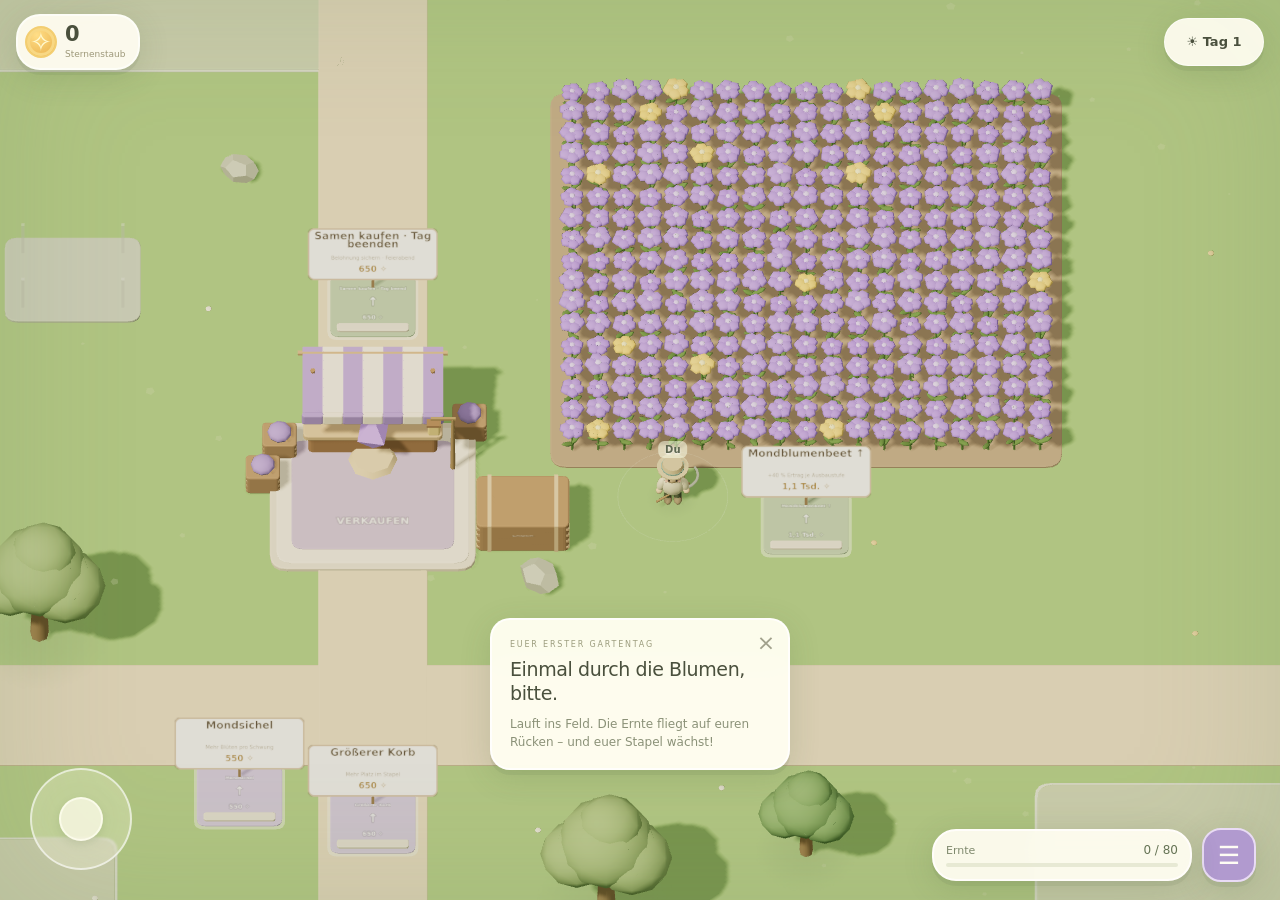
==== mondgarten/index.html @ ba4e637e "Add files via upload" ====
<!doctype html>
<html lang="de">
<head>
  <meta charset="UTF-8"><meta name="viewport" content="width=device-width,initial-scale=1,viewport-fit=cover">
  <meta name="theme-color" content="#a8c78a"><meta name="description" content="Euer Mondgarten: Ernten, verarbeiten und mit kleinen Schnecken ein blühendes Zuhause aufbauen.">
  <title>Mondgarten · Ein kleines Stück Glück</title>
  <link rel="icon" href="icon.svg" type="image/svg+xml"><link rel="stylesheet" href="style.css"><link rel="stylesheet" href="portrait.css">
</head>
<body>
  <main class="game" id="game">
    <canvas id="world" tabindex="0" aria-label="3D Garten. Mit WASD, Pfeiltasten oder einem Klick auf den Boden bewegen. Automatisch sammeln, an der Verkaufsstelle automatisch verkaufen."></canvas>
    <div class="world-vignette"></div>
    <div class="night-veil" id="nightVeil" aria-hidden="true"></div>
    <header class="hud-top">
      <div class="top-left"><a href="#" class="brand" aria-label="Mondgarten"><span>✳</span><div>mondgarten<small>EIN KLEINES STÜCK GLÜCK</small></div></a><div class="wallet"><div class="coin-icon">✧</div><div><strong id="coins">0</strong><small id="walletHint">Sternenstaub</small></div><div class="wallet-divider"></div><span class="star-icon">◇</span><strong class="star-count" id="stars">0</strong></div></div>
      <button class="garden-badge" id="openGardens"><span class="garden-dot"></span><span><strong id="gardenLabel">Unser Garten</strong><small id="gardenSub">AUSBAUSTUFE 1</small></span><span class="chevron">⌄</span></button>
      <div class="top-right"><span class="save-state" id="saveStatus"><i></i> Gespeichert</span><button class="round-button" id="sound" aria-label="Klang einschalten" title="Klang einschalten">♫</button><button class="round-button" id="settings" aria-label="Einstellungen" title="Einstellungen">⚙</button></div>
    <button class="day-chip" id="dayChip" aria-label="Aktueller Gartentag und Tagesbelohnung">☀ Tag 1</button></header>
    <section class="round-widget" id="roundWidget" aria-label="Gartenrunde"><span class="round-eyebrow" id="roundNumber">Gartentag 1</span><strong id="roundMood">Ein Garten voller Möglichkeiten</strong><p id="roundNote">Eigenständige Spielvorschau</p><div class="progress"><span id="roundProgress"></span></div><div class="round-actions"><button id="dayGoal">Tagesbelohnung ↗</button><button id="nextRound" hidden>Nächste Runde beginnen</button></div></section>
    <section class="mission-widget" id="missionWidget" aria-label="Aktueller Sternenauftrag"><button id="missionToggle" class="mission-heading"><span>✦ KLEINER STERNENAUFTRAG</span><span id="missionNumber">01</span></button><div class="mission-body"><strong id="missionTitle">Ein erster kleiner Schatz</strong><p id="missionDesc">Sammelt 40 Dinge.</p><div class="progress"><span id="missionBar"></span></div><div class="mission-bottom"><span id="missionProgress">0 / 40</span><button id="claimMission" disabled>+ 60 ✧</button></div></div></section>
    <div class="event-pill" id="eventPill" hidden>✦ Sternenregen <span>2× Erntewert</span><b></b></div>
    <div class="world-label" id="bankLabel"><span>✧</span> Hier wird euer Stapel zu Sternenstaub</div>
    <div class="player-label" id="playerLabel">Du</div><div class="player-label companion-label" id="partnerLabel">Dein Lieblingsmensch</div><div class="stack-count" id="stackCount" hidden>0</div>
    <div class="tutorial" id="tutorial"><button id="dismissTutorial" aria-label="Hinweis schließen">×</button><span>EUER ERSTER GARTENTAG</span><h1>Einmal durch die Blumen, bitte.</h1><p>Lauft ins Feld. Die Ernte fliegt auf euren Rücken – und euer Stapel wächst!</p><small>Mit dem Daumen lenken · automatisch ernten</small></div>
    <div class="game-loading" id="loading"><span>✳</span><strong>Euer Garten erwacht …</strong><small>Ein kleines bisschen Sternenlicht.</small></div>
    <div class="game-error" id="gameError" hidden><span>☾</span><h1>Der Garten konnte nicht erwachen.</h1><p>Bitte öffnet das Spiel in einem Browser mit aktivierter 3D-Grafik und ladet die Seite neu.</p><button onclick="location.reload()">Noch einmal versuchen</button></div>
    <div class="zoom-controls"><button id="zoomOut" aria-label="Ansicht verkleinern">−</button><button id="zoomIn" aria-label="Ansicht vergrößern">+</button></div>
    <div class="joystick" id="joystick" aria-label="Touch Joystick"><div id="joystickKnob"></div></div>
    <footer class="hud-bottom">
      <div class="duo-card"><button id="customize" aria-label="Eure Namen ändern"><span class="duo-icon">☾</span><span><strong id="duoLabel">Für euch zwei.</strong><small id="journeyText">Ein Garten. Große kleine Träume.</small></span><span class="edit-icon">✎</span></button><div class="keyboard-hint"><kbd>W</kbd><kbd>A</kbd><kbd>S</kbd><kbd>D</kbd><span>zum Laufen · Leertaste zur Bank</span></div></div>
      <div class="bag-panel" id="bagPanel"><div class="bag-symbol">♧</div><div class="bag-content"><div><strong id="bagTitle">Dein Erntestapel</strong><span id="bagCount">0 / 80</span></div><div class="progress"><span id="bagBar"></span></div><small id="bagHint">Ein bisschen Platz für ganz viel Glück.</small></div><button id="warehouse" aria-label="Ernte zum Lager bringen"><span>Lager</span></button><button id="sell" aria-label="Zur Verkaufsstelle laufen"><span>Verkaufen</span><b>↗</b></button></div>
      <nav class="action-dock" aria-label="Spielmenüs"><button id="gardensButton"><span>❀</span><small>Ausbauen</small></button><button id="shopButton" class="primary"><span>☽</span><small>Werkstatt</small><i id="shopDot" hidden></i></button><button id="travelButton"><span>▤</span><small>Vorräte</small></button></nav>
    <button class="menu-button" id="gardenMenu" aria-label="Gartenmenü öffnen"><span>☰</span></button></footer>
    <div id="floaters" aria-hidden="true"></div>
    <section id="payStatus" class="pay-status" hidden aria-live="polite"><span id="payIcon">↑</span><div><strong id="payTitle">Verbesserung</strong><p id="payHint">Stehen bleiben zum Bezahlen</p><div class="progress"><span id="payBar"></span></div></div><b id="payAmount">0 / 0 ✧</b></section>
    <div id="toasts" class="toasts" role="status" aria-live="polite"></div>
  </main>
  <dialog id="modal"><button id="closeModal" class="modal-close" aria-label="Schließen">×</button><div id="modalBody"></div></dialog>
  <script type="module" src="game.js"></script>
</body>
</html>
---- mondgarten/style.css ----
:root{font-family:'DM Sans',system-ui,sans-serif;color:#4a503d;--cream:#fffdf3;--ink:#4b533e;--muted:#929581;--mint:#dae8bf;--purple:#ad92d4;--shadow:0 5px 0 #5b71431a,0 7px 30px #4a66352b;color-scheme:light}*{box-sizing:border-box}html,body{height:100%;width:100%;margin:0;overflow:hidden}body{background:#a8c78a;font-size:13px}button,input,a{font:inherit}button{cursor:pointer;color:inherit;transition:transform .15s,background .15s,box-shadow .15s;touch-action:manipulation;-webkit-tap-highlight-color:transparent}button:active{transform:translateY(2px)}button:disabled{cursor:default;opacity:.5}button:focus-visible,a:focus-visible,input:focus-visible{outline:3px solid #9772bd;outline-offset:4px}button{border:0}a{text-decoration:none;color:inherit}h1,h2,h3,p{margin:0}h1,h2,h3,.brand,.wallet strong{font-family:'Outfit',system-ui,sans-serif}.game{position:relative;width:100%;height:100dvh;overflow:hidden;isolation:isolate}#world{width:100%;height:100%;display:block;outline:none;touch-action:none}.world-vignette{position:absolute;inset:0;pointer-events:none;box-shadow:inset 0 0 130px 10px #75935d30;z-index:1}
.hud-top{position:absolute;top:25px;left:30px;right:30px;display:flex;align-items:flex-start;justify-content:space-between;gap:18px;z-index:4;pointer-events:none}.hud-top>*{pointer-events:auto}.top-left{display:flex;gap:23px;align-items:center}.brand{display:flex;align-items:center;gap:10px;color:#fcfff0;text-shadow:0 1px 8px #3752234d;font-size:26px;font-weight:550;letter-spacing:-.8px}.brand>span{font-size:42px;font-family:serif}.brand small{font:7px 'DM Sans',sans-serif;display:block;margin-top:2px;letter-spacing:1.75px;color:#f8ffeb;opacity:.9}.wallet{min-width:183px;display:flex;align-items:center;gap:10px;border:2px solid #fff9;background:#fffdf2ed;box-shadow:var(--shadow);border-radius:18px;padding:9px 15px 10px 9px;backdrop-filter:blur(12px)}.coin-icon{display:grid;place-items:center;width:37px;height:37px;color:#fff9cf;font-size:31px;line-height:1;border:2px solid #f3ce71;border-radius:50%;background:radial-gradient(circle at 35% 25%,#ffde87,#e8ae48);box-shadow:inset 0 0 0 3px #f8d884}.wallet strong{display:block;font-size:24px;line-height:1.05;font-weight:600;letter-spacing:-.5px;font-variant-numeric:tabular-nums}.wallet small{display:block;font-size:8px;color:#9d987a;margin-top:3px}.wallet-divider{height:25px;width:1px;background:#d9d8c3;margin-left:7px}.star-icon{font-size:25px;color:#a68ac4;margin-left:0}.wallet .star-count{font-size:17px;font-weight:500}.garden-badge{position:absolute;left:50%;top:2px;transform:translateX(-50%);display:flex;align-items:center;gap:12px;border:1px solid #ffffffa8;border-radius:50px;background:#fbfff0c9;box-shadow:0 5px 24px #4a66351c;padding:11px 18px;backdrop-filter:blur(12px);white-space:nowrap}.garden-badge:active{transform:translate(-50%,2px)}.garden-dot{background:#ac92cc;width:10px;height:10px;border-radius:50%;box-shadow:0 0 0 4px #b8a0d028}.garden-badge strong{display:block;text-align:left;font-size:12px;font-weight:650}.garden-badge small{display:block;text-align:left;font-size:7px;letter-spacing:1.4px;color:#90927e;margin-top:4px}.chevron{font-size:19px;color:#8a9077;margin-left:6px}.top-right{display:flex;gap:8px;align-items:center;min-height:48px}.round-button{display:grid;place-items:center;width:45px;height:45px;font-size:23px;background:#fffdf0e8;border:2px solid #fff9;border-radius:16px;box-shadow:var(--shadow);color:#8a896b;backdrop-filter:blur(10px)}.round-button:hover{background:#fffff8}.save-state{font-size:9px;color:#f3ffdf;text-shadow:0 1px 4px #486135;margin-right:10px;white-space:nowrap}.save-state i{display:inline-block;width:5px;height:5px;background:#f4ffd7;border-radius:50%;margin-right:4px}
.mission-widget{position:absolute;left:30px;top:114px;width:218px;z-index:3;box-shadow:0 5px 24px #4a66351a;background:#fffdf0e6;border:1px solid #ffffffe0;border-radius:18px;backdrop-filter:blur(12px);padding:15px 17px 13px}.mission-heading{display:flex;justify-content:space-between;align-items:center;width:100%;padding:0;background:none;color:#96997f;font-size:7px;letter-spacing:1.4px;font-weight:650}.mission-heading>span:first-child{color:#868d6b}.mission-body>strong{display:block;font-family:'Outfit',sans-serif;font-weight:500;font-size:16px;line-height:1.25;margin-top:12px}.mission-body p{font-size:10px;line-height:1.7;margin-top:6px;color:#91947f}.progress{height:5px;background:#d3d9bd80;border-radius:6px;overflow:hidden}.progress>span{display:block;width:0;height:100%;border-radius:6px;background:#a0b87a;transition:width .18s}.mission-widget .progress{height:4px;margin-top:13px}.mission-bottom{display:flex;align-items:center;justify-content:space-between;margin-top:9px;font-size:9px;color:#999984}.mission-bottom button{background:#eee5ca90;color:#aa8b4d;border-radius:6px;padding:5px 7px;font-size:9px;font-weight:600}.mission-bottom button:disabled{opacity:.7;background:none;padding-right:0}.mission-bottom button:not(:disabled){background:#e9d49b;animation:reward-pulse 2s ease-in-out infinite}.mission-widget.collapsed .mission-body{display:none}.mission-widget.collapsed{padding:13px 17px}.event-pill{position:absolute;top:105px;left:50%;transform:translateX(-50%);z-index:3;color:#84693e;background:#fff5d8ed;border:1px solid #fffdf0;border-radius:50px;padding:9px 16px;font-size:11px;box-shadow:var(--shadow);white-space:nowrap}.event-pill span{font-size:9px;margin-left:8px;color:#aa8c56}.event-pill b{margin-left:10px;font-size:10px;font-weight:500}
.world-label,.player-label,.stack-count{position:absolute;pointer-events:none;z-index:2;transform:translate(-50%,-100%);white-space:nowrap}.world-label{font-size:9px;letter-spacing:.2px;color:#7d745d;background:#fff7dded;border:1px solid #fffff2b3;border-radius:50px;padding:8px 12px;box-shadow:0 4px 12px #5762401a}.world-label>span{color:#ad925d;margin-right:5px}.player-label{color:#5e6751;text-shadow:0 1px 2px #ffffffe5;font-size:10px;font-weight:650;letter-spacing:.1px;padding:3px 7px;background:#f8fbe58c;border-radius:6px}.companion-label{color:#826994;background:#f7eeff9e;font-size:9px}.stack-count{border-radius:7px;color:#fffef1;text-shadow:0 1px 4px #36482e80;font-size:10px;font-weight:650;background:#617853a8;padding:3px 6px;box-shadow:0 2px 6px #465b3424}.tutorial{position:absolute;bottom:155px;left:50%;transform:translateX(-50%);width:340px;max-width:calc(100% - 30px);z-index:5;background:#fffef1f5;border:2px solid #ffffffc9;border-radius:20px;padding:20px 24px;box-shadow:var(--shadow);backdrop-filter:blur(15px);text-align:center}.tutorial>span{font-size:7px;letter-spacing:1.8px;color:#9c9d7e}.tutorial h1{font-weight:500;font-size:21px;line-height:1.25;margin-top:8px;letter-spacing:-.4px}.tutorial p{font-size:11px;color:#8b9178;line-height:1.8;margin-top:9px}.tutorial small{display:block;font-size:8px;color:#a2a58c;margin-top:12px}.tutorial>button{position:absolute;right:9px;top:6px;font-size:22px;color:#a1a18c;background:none}
.hud-bottom{position:absolute;bottom:30px;left:30px;right:30px;display:flex;align-items:flex-end;justify-content:space-between;gap:24px;pointer-events:none;z-index:4}.hud-bottom>*{pointer-events:auto}.duo-card{width:240px}.duo-card>button{display:flex;align-items:center;gap:11px;background:#fffdf0d9;border:1px solid #ffffffbd;border-radius:15px;padding:12px 14px;text-align:left;width:100%;box-shadow:var(--shadow);backdrop-filter:blur(12px)}.duo-icon{font-size:28px;color:#b6a479;line-height:1}.duo-card strong{font-size:10px;font-weight:600;display:block}.duo-card small{display:block;font-size:8px;color:#969a80;margin-top:5px}.edit-icon{font-size:16px;color:#9ba080;margin-left:auto}.keyboard-hint{display:flex;align-items:center;gap:3px;margin-top:12px;color:#eef7df;font-size:8px;text-shadow:0 1px 4px #4e6d3b}.keyboard-hint kbd{border:1px solid #fbffe16b;border-radius:3px;padding:3px 4px;font:8px 'DM Sans',sans-serif}.keyboard-hint>span{margin-left:5px}.bag-panel{width:370px;min-width:280px;display:flex;align-items:center;gap:12px;border:2px solid #fffdfa;background:#fffdf2ef;border-radius:18px;padding:15px 14px;box-shadow:var(--shadow);backdrop-filter:blur(12px);margin-bottom:0;position:absolute;left:50%;bottom:0;transform:translateX(-50%)}.bag-symbol{font-size:29px;color:#94a56e;width:33px;height:40px;display:grid;place-items:center;border-radius:9px;background:#c6d8a734}.bag-content{flex:1;min-width:0}.bag-content>div:first-child{display:flex;align-items:center;justify-content:space-between;gap:10px;margin-bottom:9px}.bag-content strong{font-size:10px;font-weight:600}.bag-content #bagCount{font-size:9px;color:#9b9c80;font-variant-numeric:tabular-nums;white-space:nowrap}.bag-content>small{display:block;font-size:8px;color:#a3a58c;margin-top:7px}.bag-panel.full{border-color:#ebd29c}.bag-panel.full .progress>span{background:#d3b66e}.bag-panel button{padding:12px 11px;display:flex;gap:9px;align-items:center;border:1px solid #dacaa2;background:#eee0bc;border-radius:11px;color:#8c7749;font-size:9px;font-weight:600;align-self:stretch;justify-content:center;min-width:75px}.bag-panel button:hover{background:#e6d5aa}.bag-panel button b{font-size:15px;font-weight:400}.action-dock{display:flex;gap:9px}.action-dock button{position:relative;width:69px;height:73px;border:2px solid #ffffffba;border-radius:18px;background:#fffdf0ed;box-shadow:var(--shadow);display:flex;flex-direction:column;align-items:center;justify-content:center;gap:5px;color:#939578}.action-dock button>span{font-size:26px;line-height:1.05}.action-dock button small{font-size:8px;font-weight:600}.action-dock button.primary{background:linear-gradient(145deg,#c7b3e7,#a88dcb);color:#fffcef;border-color:#dfceed}.action-dock button.primary>span{font-size:29px}.action-dock button.primary:hover{background:linear-gradient(145deg,#d0baed,#ae91d3)}.action-dock i{position:absolute;right:7px;top:7px;width:7px;height:7px;background:#f7dd91;border-radius:50%;box-shadow:0 0 0 3px #f9e7ac4a}
.zoom-controls{position:absolute;right:32px;bottom:128px;z-index:3;display:flex;gap:5px}.zoom-controls button{width:28px;height:28px;border-radius:9px;border:1px solid #ffffdf95;background:#fffdf1a1;color:#7b8b63;font-size:18px;backdrop-filter:blur(10px)}.joystick{position:absolute;left:34px;bottom:136px;z-index:3;width:99px;height:99px;border:2px solid #fffbd379;background:#fff8d82e;border-radius:50%;backdrop-filter:blur(1px);touch-action:none;display:none;box-shadow:inset 0 0 20px #fff6cf10}.joystick>div{position:absolute;width:43px;height:43px;left:26px;top:26px;border-radius:50%;background:#fffdeba8;border:2px solid #fffff2b3;box-shadow:0 3px 8px #48683021;pointer-events:none}.toasts{position:absolute;top:115px;right:30px;z-index:12;display:flex;flex-direction:column;gap:8px;width:280px;max-width:90vw;pointer-events:none}.toast{font-size:11px;line-height:1.7;padding:14px 17px;background:#fffff3ed;border:1px solid #fff;border-radius:14px;color:#72805b;box-shadow:var(--shadow);backdrop-filter:blur(15px);animation:toast-in .2s ease}.toast.gold{background:#fff8e2f2;color:#9d834a;border-color:#fff6cd}
.game-loading{position:absolute;inset:0;z-index:9;display:flex;align-items:center;justify-content:center;flex-direction:column;background:#b5cd98;color:#faffed;transition:opacity .4s;pointer-events:none}.game-loading>span{font-size:60px;font-family:serif;animation:loading-turn 8s linear infinite}.game-loading strong{font-family:'Outfit',sans-serif;font-size:24px;font-weight:500;margin-top:18px}.game-loading small{font-size:11px;margin-top:10px;color:#eef7dc}.game-loading.done{opacity:0}.game-error{position:absolute;inset:0;z-index:11;display:flex;align-items:center;justify-content:center;flex-direction:column;background:#d1dcbc;text-align:center;padding:30px}.game-error[hidden]{display:none}.game-error>span{font-size:50px;color:#95a370}.game-error h1{font-size:28px;font-weight:500;margin:20px 0}.game-error p{max-width:350px;line-height:1.9;color:#7d8868}.game-error button{background:#fff8e6;padding:13px 25px;border-radius:12px;margin-top:25px}.harvest-floater{position:absolute;pointer-events:none;z-index:3;font-family:'Outfit',sans-serif;font-size:18px;color:#fff7cb;font-weight:650;text-shadow:0 2px 5px #686f3977;transform:translate(-50%,-50%);white-space:nowrap}.harvest-floater.rare{color:#fff7ba;font-size:14px}.harvest-floater.combo{font-size:12px;color:#fff6d5;letter-spacing:1px}
dialog{width:min(580px,calc(100% - 32px));max-height:85dvh;overflow:auto;border:2px solid #fffefa;background:#fcfbef;color:var(--ink);border-radius:26px;padding:32px;box-shadow:0 25px 100px #3043224d;scrollbar-width:thin;scrollbar-color:#ccd2b7 transparent}dialog::backdrop{background:#3f573247;backdrop-filter:blur(6px)}.modal-close{position:absolute;right:13px;top:9px;font-size:25px;line-height:1;color:#a8aa92;padding:5px;background:none}.modal-eyebrow{font-size:8px;letter-spacing:1.7px;color:#9ba181;margin-bottom:10px}.modal-title{font-size:29px;letter-spacing:-.6px;font-weight:500;line-height:1.2;margin:0 0 9px}.modal-lead,dialog>p,dialog #modalBody>p{font-size:12px;line-height:1.8;color:#92967f;margin-bottom:16px}.modal-tabs{display:flex;gap:5px;padding:4px;border-radius:12px;background:#e8ecd9;margin:22px 0 18px}.modal-tabs button{padding:10px 12px;flex:1;background:none;color:#939a7c;font-size:11px;border-radius:9px}.modal-tabs button.active{background:#fffef4;color:#68774f;box-shadow:0 2px 6px #6e7e4d14}.shop-grid{display:grid;grid-template-columns:1fr 1fr;gap:12px}.upgrade-card{border:1px solid #e0e4ce;background:#fffff6;border-radius:16px;padding:17px}.upgrade-card.affordable{border-color:#c9d4aa}.upgrade-head{display:flex;align-items:center;gap:10px;margin-bottom:12px}.upgrade-icon{display:grid;place-items:center;width:38px;height:38px;border-radius:11px;background:#eef0df;color:#9aaa78;font-size:26px}.upgrade-head h3{font-size:15px;font-weight:500;line-height:1.15}.upgrade-level{font-size:8px;letter-spacing:1px;color:#acb094;margin-top:5px}.upgrade-desc{font-size:10px;color:#9a9f86;line-height:1.7;min-height:32px}.upgrade-detail{font-size:10px;color:#8c9871;line-height:1.7;margin-top:5px}.upgrade-button{display:flex;align-items:center;justify-content:space-between;gap:10px;width:100%;padding:10px;border-radius:9px;background:#e7edd6;color:#839663;border:1px solid #d9e2c4;margin-top:15px;font-size:10px}.upgrade-button b{font-size:10px;color:#a28d58;font-weight:600;white-space:nowrap}.upgrade-button:disabled{background:#f0f1e7;border-color:#e9eadd;opacity:.7}.upgrade-button:disabled b{color:#b3b39a}.shop-note{font-size:11px;color:#9aa087;line-height:1.8;margin:15px 0}.modal-action{display:block;width:100%;border:1px solid #b9a2d2;background:#baa3d8;color:#fffcf0;padding:13px 16px;border-radius:12px;margin-top:12px;font-size:12px;font-weight:550}.modal-action:hover:not(:disabled){background:#ad92cf}.modal-action.secondary{background:#eef0df;color:#8a9672;border-color:#e0e4cc}.modal-action.danger{background:#f3e4d8;color:#aa8670;border-color:#ead6c7}.modal-action:disabled{opacity:.55}.garden-list{display:grid;gap:8px;margin-top:22px}.garden-row{display:flex;align-items:center;gap:13px;padding:13px 14px;border-radius:14px;border:1px solid #e4e6d4;background:#fffff5;text-align:left;width:100%}.garden-row.selected{background:#ecf0de;border-color:#c8d5ac}.garden-orb{width:39px;height:39px;flex-shrink:0;border-radius:50%;background:radial-gradient(circle at 30% 20%,var(--orb1),var(--orb2));box-shadow:inset -3px -3px 6px #0001,0 2px 3px #78965320}.garden-row.locked .garden-orb{opacity:.55;filter:saturate(.6)}.garden-copy{flex:1}.garden-copy strong{display:block;font-size:13px;font-weight:550}.garden-copy small{display:block;color:#a0a68b;font-size:10px;margin-top:4px;line-height:1.5}.garden-state{font-size:10px;color:#a9a88c}.garden-state.current{color:#829b63}.travel-summary{padding:17px 19px;background:#f0efdf;border:1px solid #e6e6d0;border-radius:14px;font-size:12px;line-height:2;color:#959a7e;margin:18px 0}.travel-summary b{font-weight:600;color:#a189ba}.stars-hero{padding:22px;background:linear-gradient(135deg,#eee5f5,#eaeedb);border:1px solid #e4dbee;border-radius:17px;text-align:center;margin:18px 0}.stars-hero>span{font-size:42px;color:#b499ce;display:block}.stars-hero strong{font:500 22px 'Outfit',sans-serif;display:block;color:#9581ab;margin:9px 0}.stars-hero p{font-size:11px;color:#9c94a2;line-height:1.8}.field{display:block;margin:17px 0;font-size:11px;color:#959d7f}.field input{display:block;width:100%;margin-top:8px;background:#fffff8;border:1px solid #d8dec5;padding:12px;border-radius:10px;color:#727c60;font:inherit;font-size:13px}.settings-row{display:flex;gap:9px}.settings-row>*{flex:1}.achievement{padding:14px 0;border-bottom:1px solid #e6e8d6;display:flex;gap:14px;align-items:center}.achievement>span{font-size:24px;min-width:30px;color:#b5bb9e}.achievement strong{font-size:12px;font-weight:550;display:block}.achievement small{font-size:10px;display:block;margin-top:5px;color:#a5aa92}.achievement.unlocked>span{color:#c0a165}.achievement:not(.unlocked){opacity:.5}.file-input{display:none}.stat-row{display:flex;justify-content:space-between;border-bottom:1px solid #e2e6cf;padding:11px 0;font-size:11px;color:#9ba185}.stat-row b{font-weight:550;color:#7c8a65}.scroll-hint{text-align:center;font-size:9px;color:#b1b59d;margin-top:15px}.reduced-motion *{transition:none!important;animation:none!important}
@keyframes loading-turn{to{transform:rotate(360deg)}}@keyframes reward-pulse{50%{box-shadow:0 0 0 4px #e9d49b44}}@keyframes toast-in{from{opacity:0;transform:translateY(-8px)}to{opacity:1;transform:translateY(0)}}
@media(pointer:coarse){.joystick{display:block}.keyboard-hint{display:none}.duo-card{margin-bottom:0}.joystick{bottom:132px}}
@media(max-width:1150px){.hud-top{top:21px;left:22px;right:22px}.brand{font-size:22px;gap:8px}.brand>span{font-size:36px}.brand small{font-size:6px;letter-spacing:1.3px}.top-left{gap:14px}.wallet{padding:8px 12px 8px 8px;min-width:160px}.wallet strong{font-size:21px}.wallet .star-count{font-size:16px}.coin-icon{width:32px;height:32px;font-size:27px}.garden-badge{padding:10px 14px}.save-state{display:none}.round-button{width:42px;height:42px;font-size:22px;border-radius:14px}.mission-widget{left:22px;top:105px;width:205px}.hud-bottom{left:22px;right:22px;bottom:24px;gap:14px}.duo-card{width:195px}.duo-card>button{padding:11px;gap:8px}.duo-card strong{font-size:9px}.duo-card small{font-size:7px}.duo-icon{font-size:23px}.keyboard-hint{font-size:7px;gap:2px}.keyboard-hint>span{font-size:6px;letter-spacing:-.1px}.keyboard-hint kbd{font-size:7px;padding:2px 3px}.bag-panel{width:340px;padding:13px 11px;gap:9px}.bag-content strong{font-size:9px}.bag-content #bagCount{font-size:8px}.bag-content small{font-size:7px}.bag-panel button{font-size:8px;padding:10px;min-width:65px}.bag-symbol{width:28px;font-size:25px}.action-dock{gap:7px}.action-dock button{width:60px;height:68px;border-radius:15px}.action-dock button small{font-size:7px}.zoom-controls{right:24px;bottom:117px}.toasts{top:105px;right:22px;width:245px}}
@media(max-width:880px){.brand{display:none}.garden-badge{left:50%}.duo-card{display:none}.bag-panel{left:0;transform:none;width:320px;position:relative}.hud-bottom{align-items:flex-end}.mission-widget{width:185px}.mission-body>strong{font-size:14px}.mission-body p{font-size:9px}.mission-heading{font-size:6px}.action-dock button{width:62px;height:68px}.tutorial{bottom:145px}.joystick{display:block;left:24px;bottom:130px}.zoom-controls{bottom:127px}.wallet{min-width:164px}.top-left{gap:0}.garden-badge{left:auto;right:107px;transform:none;border-radius:15px;padding:10px 13px;min-height:49px}.garden-badge:active{transform:translateY(2px)}.garden-badge .garden-dot{display:none}.garden-badge small{font-size:6px;letter-spacing:1px}.garden-badge strong{font-size:11px}.garden-badge .chevron{font-size:16px;margin-left:0}.event-pill{top:93px}.toasts{top:106px;width:230px}.round-button{width:40px;height:40px}.top-right{min-height:49px}}
@media(max-width:600px){.hud-top{left:15px;right:15px;top:max(17px,env(safe-area-inset-top));gap:9px}.wallet{min-width:157px;padding:8px 10px 8px 7px;gap:8px;border-radius:17px}.wallet strong{font-size:22px}.coin-icon{width:31px;height:31px;font-size:26px}.wallet small{font-size:7px}.wallet-divider{margin-left:4px;height:24px}.wallet .star-count{font-size:15px}.star-icon{font-size:22px}.round-button{height:39px;width:39px;border-radius:14px;font-size:21px}.top-right{gap:6px;min-height:50px}#sound{display:none}.garden-badge{right:52px;top:2px;min-height:46px;padding:8px 11px;gap:7px;background:#fffef2d9;border-radius:15px}.garden-badge strong{font-size:10px}.garden-badge small{font-size:6px;letter-spacing:.5px}.garden-badge .chevron{font-size:15px}.mission-widget{left:15px;top:90px;width:170px;padding:13px 14px;border-radius:16px}.mission-body>strong{font-size:13px;margin-top:9px}.mission-body p{font-size:8px;line-height:1.6}.mission-heading{font-size:6px;letter-spacing:.8px}.mission-widget .progress{margin-top:10px;height:3px}.mission-bottom{font-size:8px;margin-top:6px}.mission-bottom button{font-size:8px;padding:4px 6px}.event-pill{top:92px;left:auto;right:15px;transform:none;padding:8px 11px;font-size:9px}.event-pill span{display:none}.event-pill b{font-size:8px;margin-left:6px}.hud-bottom{left:15px;right:15px;bottom:max(18px,env(safe-area-inset-bottom));display:block}.bag-panel{width:100%;padding:11px 12px;border-radius:16px;gap:11px;min-width:0;position:relative;left:auto;bottom:auto;transform:none}.bag-symbol{font-size:28px;width:31px;height:35px}.bag-content strong{font-size:10px}.bag-content #bagCount{font-size:9px}.bag-content>small{font-size:7px;margin-top:5px}.bag-content>div:first-child{margin-bottom:7px}.bag-panel button{font-size:9px;min-width:78px;padding:10px;border-radius:10px;gap:7px}.action-dock{position:absolute;bottom:94px;right:0;flex-direction:column;gap:9px}.action-dock button{width:56px;height:58px;border-radius:16px;gap:4px}.action-dock button>span{font-size:23px}.action-dock button.primary>span{font-size:26px}.action-dock button small{font-size:6px}.action-dock button#travelButton{display:none}.action-dock i{width:6px;height:6px;right:5px;top:5px}.joystick{display:block;width:94px;height:94px;left:23px;bottom:116px}.joystick>div{width:40px;height:40px;left:25px;top:25px}.zoom-controls{right:20px;bottom:258px;gap:4px;flex-direction:column}.zoom-controls button{width:25px;height:25px;font-size:16px;border-radius:8px}.tutorial{bottom:223px;width:285px;padding:17px 20px;border-radius:18px}.tutorial>span{font-size:6px;letter-spacing:1.4px}.tutorial h1{font-size:19px;margin-top:7px}.tutorial p{font-size:10px;line-height:1.7;margin-top:8px}.tutorial small{font-size:7px;margin-top:9px}.tutorial button{font-size:21px}.player-label{font-size:8px;padding:2px 5px}.companion-label{font-size:7px}.world-label{font-size:7px;padding:6px 8px;max-width:175px;white-space:normal;text-align:center;line-height:1.5}.stack-count{font-size:9px}.toasts{top:90px;left:15px;right:15px;width:auto;pointer-events:none}.toast{font-size:10px;padding:11px 14px;border-radius:12px;backdrop-filter:blur(12px)}.harvest-floater{font-size:15px}dialog{padding:28px 21px;width:calc(100% - 22px);max-height:84dvh;border-radius:23px}.modal-title{font-size:27px}.modal-eyebrow{font-size:7px}.modal-lead,dialog #modalBody>p{font-size:11px}.upgrade-card{padding:14px 12px;border-radius:13px}.shop-grid{gap:9px}.upgrade-head{gap:7px}.upgrade-icon{width:31px;height:34px;font-size:22px;border-radius:9px}.upgrade-head h3{font-size:13px}.upgrade-level{font-size:7px}.upgrade-desc{font-size:9px;min-height:31px}.upgrade-detail{font-size:8px;line-height:1.65;min-height:25px}.upgrade-button{padding:9px 7px;font-size:9px;gap:4px}.upgrade-button b{font-size:9px}.modal-tabs{margin-top:18px}.modal-tabs button{font-size:10px;padding:10px}.garden-row{padding:12px 11px;gap:11px}.garden-copy strong{font-size:12px}.garden-copy small{font-size:9px}.garden-orb{width:34px;height:34px}.garden-state{font-size:9px}.game-loading strong{font-size:22px}}
@media(max-width:370px){.wallet{min-width:142px;gap:6px}.wallet strong{font-size:20px}.coin-icon{width:28px;height:28px;font-size:23px}.garden-badge small{display:none}.garden-badge{min-height:42px;top:4px;padding:9px}.garden-badge strong{font-size:9px}.garden-badge .chevron{display:none}.mission-widget{width:158px}.bag-panel{padding:10px;gap:8px}.bag-panel button{min-width:67px;padding:9px;font-size:8px}.bag-content strong{font-size:9px}}
@media(prefers-reduced-motion:reduce){*{animation:none!important;transition:none!important}}
.mission-widget,.event-pill{display:none!important}.round-widget{position:absolute;left:30px;top:112px;z-index:4;width:265px;border:1px solid #fffce5;background:#fffbedee;box-shadow:var(--shadow);border-radius:18px;padding:16px 18px;color:#655e49;cursor:pointer}.round-eyebrow{display:block;font-size:10px;color:#8f8064;letter-spacing:1px}.round-widget strong{display:block;font-size:15px;line-height:1.4;margin:8px 0}.round-widget p{font-size:10px;line-height:1.6;color:#90836c;margin-bottom:12px}.round-widget .progress{height:4px;background:#e7e5d2}.round-widget .progress span{background:#b19ac9}.round-widget.resting{background:#eeecf6f2;border-color:#d8cfe8}.round-actions{display:flex;gap:6px;flex-wrap:wrap;margin-top:10px}.round-actions button{padding:8px 10px;border:1px solid #ded2ae;border-radius:9px;background:#f0e4bf;color:#7c6941;font-size:10px}.round-actions #nextRound{background:#b6a1cf;color:#fffef3;border-color:#aa93c5}.preview-note{padding:16px;background:#eee8f2;border:1px solid #d9cce3;border-radius:14px;margin:18px 0;font-size:12px;line-height:1.8}.preview-note p{color:#877991}.future-build{font-size:10px;color:#9b9281;margin-top:15px}.reward-choice{display:flex;gap:8px;margin:14px 0}.reward-choice button{flex:1;padding:14px;border:1px solid #d9d0b8;background:#f5f0de;border-radius:12px;color:#7c7054}.reward-choice button.selected{background:#d7c8e5;border-color:#b39bc9;color:#675477}.reward-grid{display:grid;grid-template-columns:1fr 1fr;gap:10px;margin:18px 0}.reward-grid>div{background:#f0eedf;padding:15px;border-radius:12px;font-size:12px;color:#857653}.reward-grid strong{display:block;font-size:23px;margin-top:8px;color:#9c84b4}.round-widget [hidden]{display:none}.shop-note{color:#767d64}.upgrade-desc,.building-card p,.upgrade-detail{color:#747c61}.upgrade-head h3,.building-card h3{color:#626b50}.pay-status{border-color:#e5cc8c}.pay-status p{color:#80785f}@media(max-width:600px){.round-widget{left:15px;top:88px;width:206px;padding:12px 14px}.round-widget strong{font-size:12px;margin:6px 0}.round-widget p{font-size:8px;margin-bottom:8px}.round-eyebrow{font-size:8px}.round-actions button{font-size:8px;padding:7px}.round-actions{margin-top:8px}.pay-status{bottom:120px;max-width:calc(100% - 100px);left:15px;transform:none;width:315px}.pay-status p{font-size:8px}.toasts{top:285px}.building-list{grid-template-columns:1fr}.shop-grid{grid-template-columns:1fr 1fr}}@media(max-height:550px){.round-widget{top:82px;width:220px;padding:10px}.round-widget p{display:none}.round-widget strong{font-size:12px}.round-widget .progress{display:none}.round-actions{margin-top:4px}}
.pay-status{position:absolute;z-index:5;bottom:140px;left:50%;transform:translateX(-50%);width:360px;max-width:calc(100% - 30px);display:flex;align-items:center;gap:12px;background:#fffdf0f2;border:2px solid #fff4d5;border-radius:17px;box-shadow:var(--shadow);padding:15px;pointer-events:none}.pay-status[hidden]{display:none}.pay-status>span{font-size:30px;color:#aa9371}.pay-status>div{flex:1}.pay-status strong{font-size:12px;font-weight:600}.pay-status p{font-size:9px;color:#989c81;margin:5px 0 8px;line-height:1.6}.pay-status>b{font-size:10px;color:#a08d60;white-space:nowrap}.bag-panel{width:425px}.bag-panel #warehouse{min-width:48px;padding:8px;background:#e6ecd7;border-color:#d4dfbc;color:#899b6f}.warehouse-stat{font-size:11px;color:#929d7d;line-height:1.9;margin:12px 0}.recipe{font-size:10px;line-height:1.8;color:#989e84;min-height:35px;margin-top:8px}.production-state{font-size:9px;line-height:1.8;color:#a18ab9;margin-top:8px}.building-list{display:grid;grid-template-columns:1fr 1fr;gap:10px}.building-card{padding:16px;border:1px solid #dfe5cb;border-radius:14px;background:#fffff4}.building-card h3{font-size:15px;font-weight:500}.building-card p{font-size:10px;color:#969d82;line-height:1.8;margin-top:8px}.village-tabs{overflow:auto}.village-tabs button{white-space:nowrap}.action-dock #travelButton{display:flex!important}.wallet .wallet-divider,.wallet .star-icon,.wallet .star-count{display:none}.wallet{min-width:155px}.top-left{gap:18px}.building-note{font-size:10px;color:#a18ab9;line-height:1.8;margin:12px 0}.stock-line{display:flex;justify-content:space-between;gap:12px;padding:9px 0;border-bottom:1px solid #e5e8d5;font-size:11px;color:#919a7a}.stock-line b{font-weight:550;color:#74885d}.action-dock button#travelButton{display:flex}.scroll-hint{line-height:1.8}@media(max-width:1150px){.bag-panel{width:390px}.duo-card{width:180px}}@media(max-width:880px){.bag-panel{width:370px}}@media(max-width:600px){.bag-panel{width:100%;gap:7px;padding:10px}.bag-panel button{min-width:65px;padding:9px 7px;font-size:8px}.bag-panel #warehouse{min-width:40px;font-size:8px;padding:7px}.bag-symbol{width:24px;font-size:23px}.bag-content strong{font-size:9px}.bag-content #bagCount{font-size:8px}.bag-content>small{font-size:6px}.action-dock{bottom:94px}.zoom-controls{bottom:324px}.pay-status{bottom:235px;padding:12px;width:310px}.pay-status>b{font-size:8px}.pay-status strong{font-size:11px}.pay-status p{font-size:8px}.wallet{min-width:145px}.garden-badge{max-width:150px}.building-card{padding:13px}.building-card h3{font-size:13px}.building-card p{font-size:9px}}
.night-veil{position:absolute;inset:0;z-index:1;pointer-events:none;background:linear-gradient(160deg,#171d54a8,#42447563);opacity:0;transition:opacity 5s ease}.wallet #walletHint{font-size:7px;max-width:170px;line-height:1.4}
---- mondgarten/portrait.css ----
/* One small HUD, with menus kept behind one thumb-sized button. */
.brand,.garden-badge,.top-right,.round-widget,.duo-card,.action-dock,.zoom-controls,.wallet-divider,.star-icon,.star-count,.bag-symbol,#bagTitle,#bagHint,#warehouse,#sell{display:none!important}
.hud-top{top:max(14px,env(safe-area-inset-top));left:max(16px,env(safe-area-inset-left));right:max(16px,env(safe-area-inset-right));align-items:center}
.wallet{min-width:0;gap:8px;padding:7px 13px 7px 7px;border-radius:24px;max-width:220px}
.wallet #walletHint{font-size:9px;max-width:145px}.wallet strong{font-size:21px}.wallet small{font-size:9px;max-width:145px;white-space:nowrap;overflow:hidden;text-overflow:ellipsis}.coin-icon{width:32px;height:32px;font-size:26px}
.day-chip{height:48px;min-width:100px;padding:0 15px;border-radius:24px;background:#fffdf1ec;border:1px solid #fff9;box-shadow:var(--shadow);font-weight:650;font-size:13px;white-space:nowrap}
.day-chip.resting{background:#e6dcf0;color:#705e89}
.hud-bottom{display:flex;flex-direction:row;flex-wrap:nowrap;bottom:max(18px,env(safe-area-inset-bottom));left:16px;right:16px;gap:10px;justify-content:flex-end;align-items:center}
.bag-panel{position:static;transform:none;width:220px;min-width:0;padding:9px 12px;gap:8px;border-radius:24px;height:52px;margin:0;flex:0 1 220px}
.bag-content>div:first-child{margin:0 0 6px;justify-content:space-between}.bag-content #bagCount{font-size:12px;color:#657455}.bag-content>div:first-child:before{content:'Ernte';font-size:11px;color:#7f896e}.bag-panel .progress{height:4px}
.menu-button{height:54px;width:54px;flex:0 0 54px;display:grid;place-items:center;border:2px solid #e9dbf5;border-radius:19px;box-shadow:var(--shadow);background:#b19acf;color:#fffdf4;font-size:25px}
.menu-button span{line-height:1}.joystick{display:block;width:102px;height:102px;left:22px;bottom:calc(max(18px,env(safe-area-inset-bottom)) + 77px);background:#fffde73d;border:2px solid #fff9}
.joystick>div{width:44px;height:44px;left:27px;top:27px;background:#fffcecbb}
.tutorial{bottom:calc(max(18px,env(safe-area-inset-bottom)) + 197px);width:300px;padding:15px 30px 16px 18px;text-align:left;pointer-events:none}
.tutorial>button{pointer-events:auto;right:0;top:0;min-width:44px;min-height:44px}.tutorial h1{font-size:19px}.tutorial p{font-size:12px;line-height:1.55}.tutorial small{display:none}.tutorial>span{font-size:8px}
.toasts{top:calc(max(14px,env(safe-area-inset-top)) + 65px);left:50%;right:auto;transform:translateX(-50%);width:min(330px,calc(100% - 32px))}.toast{font-size:12px;padding:11px 15px}
.pay-status{bottom:calc(max(18px,env(safe-area-inset-bottom)) + 75px);width:min(340px,calc(100% - 32px));left:50%;transform:translateX(-50%);padding:12px;gap:10px}.pay-status strong{font-size:13px}.pay-status p{font-size:11px}.pay-status>b{font-size:11px;max-width:90px}
.night-veil{transition:none!important}
.garden-menu{display:grid;gap:9px;margin-top:20px}.garden-menu button{display:flex;align-items:center;gap:14px;text-align:left;min-height:62px;width:100%;padding:12px 15px;background:#f1f0e3;border:1px solid #dedfc9;border-radius:15px}.garden-menu button>span{font-size:25px;width:30px;color:#9d89b3}.garden-menu strong{display:block;font-size:15px;font-weight:600}.garden-menu small{display:block;margin-top:3px;font-size:12px;color:#7f886e}.menu-route{display:flex;gap:10px}.menu-route button{flex:1}
dialog{padding:29px 22px 24px;width:min(560px,calc(100% - 24px));max-height:calc(100dvh - max(24px,env(safe-area-inset-top)) - max(24px,env(safe-area-inset-bottom)));border-radius:23px}
.modal-close{position:sticky;display:block;top:0;margin:-17px -13px -30px auto;width:44px;height:44px;z-index:2;background:#fcfbefed;border-radius:50%}.modal-title{font-size:26px;padding-right:16px}.modal-lead,dialog #modalBody>p{font-size:13px;color:#788165}.modal-action,.upgrade-button,.modal-tabs button,.reward-choice button{min-height:46px;font-size:13px}.upgrade-desc,.upgrade-detail,.shop-note{font-size:12px;color:#7c886b}.upgrade-level{font-size:10px}.upgrade-button b{font-size:12px}.building-card p{font-size:12px}.stock-line{font-size:13px}
@media(max-width:600px){.shop-grid{grid-template-columns:1fr}.settings-row{flex-wrap:wrap}.settings-row>*{min-width:120px}.modal-tabs button{padding:9px 6px;font-size:12px}}
@media(max-height:700px){.tutorial{bottom:190px;padding:12px 30px 12px 15px}.tutorial>span{display:none}.tutorial h1{margin-top:0;font-size:17px}.tutorial p{margin-top:5px}.joystick{width:92px;height:92px}.joystick>div{left:22px;top:22px}.pay-status{bottom:85px}}
@media(min-width:700px){.hud-bottom{right:24px}.bag-panel{flex-basis:260px;width:260px}.joystick{left:30px;bottom:30px}.tutorial{bottom:130px}}
[hidden]{display:none!important}
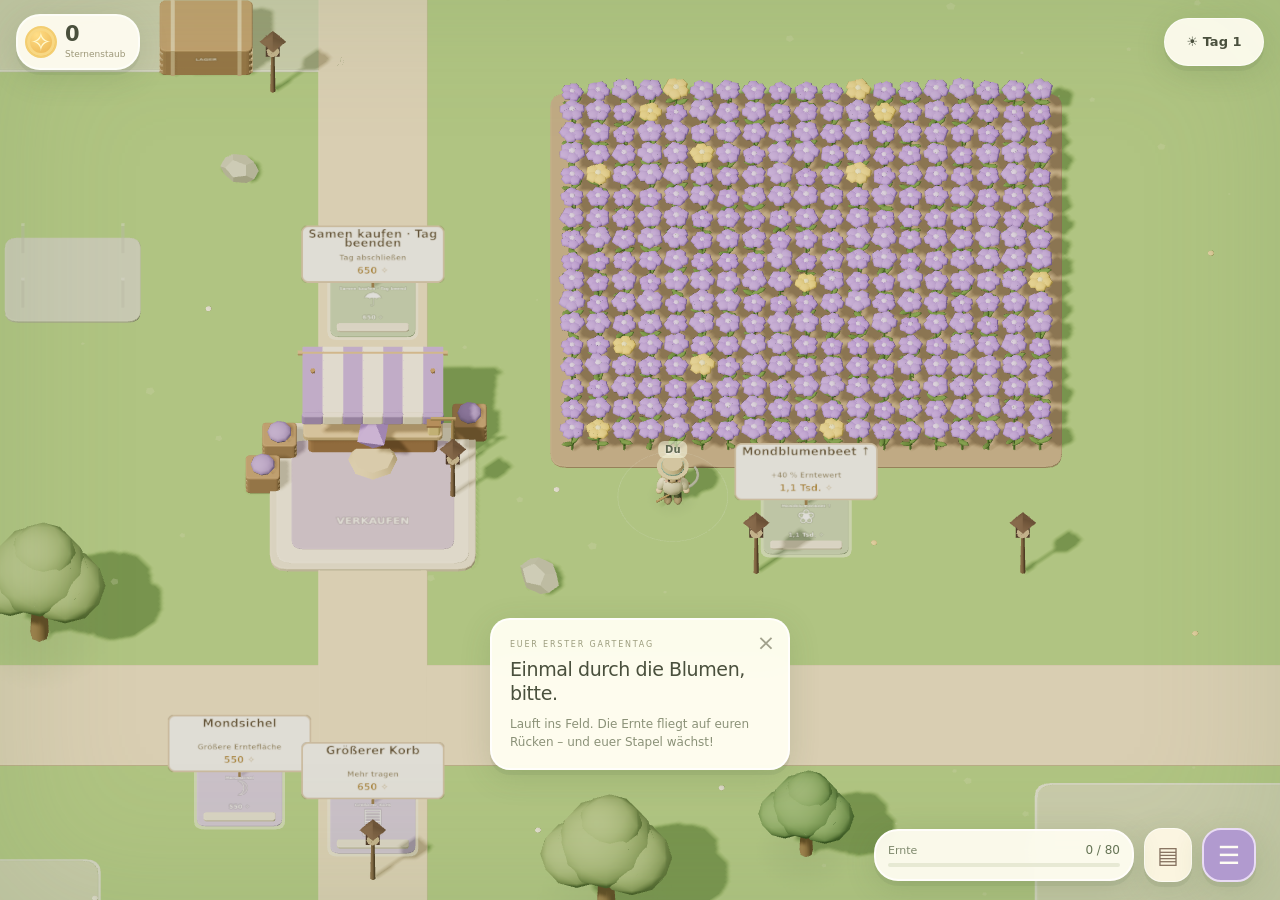
==== commit 7af2715d: "Expand Mondgarten progression and add encrypted cloud saves" ====
--- a/mondgarten/index.html
+++ b/mondgarten/index.html
@@ -30,7 +30,7 @@
       <div class="duo-card"><button id="customize" aria-label="Eure Namen ändern"><span class="duo-icon">☾</span><span><strong id="duoLabel">Für euch zwei.</strong><small id="journeyText">Ein Garten. Große kleine Träume.</small></span><span class="edit-icon">✎</span></button><div class="keyboard-hint"><kbd>W</kbd><kbd>A</kbd><kbd>S</kbd><kbd>D</kbd><span>zum Laufen · Leertaste zur Bank</span></div></div>
       <div class="bag-panel" id="bagPanel"><div class="bag-symbol">♧</div><div class="bag-content"><div><strong id="bagTitle">Dein Erntestapel</strong><span id="bagCount">0 / 80</span></div><div class="progress"><span id="bagBar"></span></div><small id="bagHint">Ein bisschen Platz für ganz viel Glück.</small></div><button id="warehouse" aria-label="Ernte zum Lager bringen"><span>Lager</span></button><button id="sell" aria-label="Zur Verkaufsstelle laufen"><span>Verkaufen</span><b>↗</b></button></div>
       <nav class="action-dock" aria-label="Spielmenüs"><button id="gardensButton"><span>❀</span><small>Ausbauen</small></button><button id="shopButton" class="primary"><span>☽</span><small>Werkstatt</small><i id="shopDot" hidden></i></button><button id="travelButton"><span>▤</span><small>Vorräte</small></button></nav>
-    <button class="menu-button" id="gardenMenu" aria-label="Gartenmenü öffnen"><span>☰</span></button></footer>
+    <button id="stockShortcut" aria-label="Lager und Verwaltung öffnen" title="Lager und Verwaltung">▤</button><button class="menu-button" id="gardenMenu" aria-label="Gartenmenü öffnen"><span>☰</span></button></footer>
     <div id="floaters" aria-hidden="true"></div>
     <section id="payStatus" class="pay-status" hidden aria-live="polite"><span id="payIcon">↑</span><div><strong id="payTitle">Verbesserung</strong><p id="payHint">Stehen bleiben zum Bezahlen</p><div class="progress"><span id="payBar"></span></div></div><b id="payAmount">0 / 0 ✧</b></section>
     <div id="toasts" class="toasts" role="status" aria-live="polite"></div>
--- a/mondgarten/style.css
+++ b/mondgarten/style.css
@@ -16,3 +16,5 @@
 .mission-widget,.event-pill{display:none!important}.round-widget{position:absolute;left:30px;top:112px;z-index:4;width:265px;border:1px solid #fffce5;background:#fffbedee;box-shadow:var(--shadow);border-radius:18px;padding:16px 18px;color:#655e49;cursor:pointer}.round-eyebrow{display:block;font-size:10px;color:#8f8064;letter-spacing:1px}.round-widget strong{display:block;font-size:15px;line-height:1.4;margin:8px 0}.round-widget p{font-size:10px;line-height:1.6;color:#90836c;margin-bottom:12px}.round-widget .progress{height:4px;background:#e7e5d2}.round-widget .progress span{background:#b19ac9}.round-widget.resting{background:#eeecf6f2;border-color:#d8cfe8}.round-actions{display:flex;gap:6px;flex-wrap:wrap;margin-top:10px}.round-actions button{padding:8px 10px;border:1px solid #ded2ae;border-radius:9px;background:#f0e4bf;color:#7c6941;font-size:10px}.round-actions #nextRound{background:#b6a1cf;color:#fffef3;border-color:#aa93c5}.preview-note{padding:16px;background:#eee8f2;border:1px solid #d9cce3;border-radius:14px;margin:18px 0;font-size:12px;line-height:1.8}.preview-note p{color:#877991}.future-build{font-size:10px;color:#9b9281;margin-top:15px}.reward-choice{display:flex;gap:8px;margin:14px 0}.reward-choice button{flex:1;padding:14px;border:1px solid #d9d0b8;background:#f5f0de;border-radius:12px;color:#7c7054}.reward-choice button.selected{background:#d7c8e5;border-color:#b39bc9;color:#675477}.reward-grid{display:grid;grid-template-columns:1fr 1fr;gap:10px;margin:18px 0}.reward-grid>div{background:#f0eedf;padding:15px;border-radius:12px;font-size:12px;color:#857653}.reward-grid strong{display:block;font-size:23px;margin-top:8px;color:#9c84b4}.round-widget [hidden]{display:none}.shop-note{color:#767d64}.upgrade-desc,.building-card p,.upgrade-detail{color:#747c61}.upgrade-head h3,.building-card h3{color:#626b50}.pay-status{border-color:#e5cc8c}.pay-status p{color:#80785f}@media(max-width:600px){.round-widget{left:15px;top:88px;width:206px;padding:12px 14px}.round-widget strong{font-size:12px;margin:6px 0}.round-widget p{font-size:8px;margin-bottom:8px}.round-eyebrow{font-size:8px}.round-actions button{font-size:8px;padding:7px}.round-actions{margin-top:8px}.pay-status{bottom:120px;max-width:calc(100% - 100px);left:15px;transform:none;width:315px}.pay-status p{font-size:8px}.toasts{top:285px}.building-list{grid-template-columns:1fr}.shop-grid{grid-template-columns:1fr 1fr}}@media(max-height:550px){.round-widget{top:82px;width:220px;padding:10px}.round-widget p{display:none}.round-widget strong{font-size:12px}.round-widget .progress{display:none}.round-actions{margin-top:4px}}
 .pay-status{position:absolute;z-index:5;bottom:140px;left:50%;transform:translateX(-50%);width:360px;max-width:calc(100% - 30px);display:flex;align-items:center;gap:12px;background:#fffdf0f2;border:2px solid #fff4d5;border-radius:17px;box-shadow:var(--shadow);padding:15px;pointer-events:none}.pay-status[hidden]{display:none}.pay-status>span{font-size:30px;color:#aa9371}.pay-status>div{flex:1}.pay-status strong{font-size:12px;font-weight:600}.pay-status p{font-size:9px;color:#989c81;margin:5px 0 8px;line-height:1.6}.pay-status>b{font-size:10px;color:#a08d60;white-space:nowrap}.bag-panel{width:425px}.bag-panel #warehouse{min-width:48px;padding:8px;background:#e6ecd7;border-color:#d4dfbc;color:#899b6f}.warehouse-stat{font-size:11px;color:#929d7d;line-height:1.9;margin:12px 0}.recipe{font-size:10px;line-height:1.8;color:#989e84;min-height:35px;margin-top:8px}.production-state{font-size:9px;line-height:1.8;color:#a18ab9;margin-top:8px}.building-list{display:grid;grid-template-columns:1fr 1fr;gap:10px}.building-card{padding:16px;border:1px solid #dfe5cb;border-radius:14px;background:#fffff4}.building-card h3{font-size:15px;font-weight:500}.building-card p{font-size:10px;color:#969d82;line-height:1.8;margin-top:8px}.village-tabs{overflow:auto}.village-tabs button{white-space:nowrap}.action-dock #travelButton{display:flex!important}.wallet .wallet-divider,.wallet .star-icon,.wallet .star-count{display:none}.wallet{min-width:155px}.top-left{gap:18px}.building-note{font-size:10px;color:#a18ab9;line-height:1.8;margin:12px 0}.stock-line{display:flex;justify-content:space-between;gap:12px;padding:9px 0;border-bottom:1px solid #e5e8d5;font-size:11px;color:#919a7a}.stock-line b{font-weight:550;color:#74885d}.action-dock button#travelButton{display:flex}.scroll-hint{line-height:1.8}@media(max-width:1150px){.bag-panel{width:390px}.duo-card{width:180px}}@media(max-width:880px){.bag-panel{width:370px}}@media(max-width:600px){.bag-panel{width:100%;gap:7px;padding:10px}.bag-panel button{min-width:65px;padding:9px 7px;font-size:8px}.bag-panel #warehouse{min-width:40px;font-size:8px;padding:7px}.bag-symbol{width:24px;font-size:23px}.bag-content strong{font-size:9px}.bag-content #bagCount{font-size:8px}.bag-content>small{font-size:6px}.action-dock{bottom:94px}.zoom-controls{bottom:324px}.pay-status{bottom:235px;padding:12px;width:310px}.pay-status>b{font-size:8px}.pay-status strong{font-size:11px}.pay-status p{font-size:8px}.wallet{min-width:145px}.garden-badge{max-width:150px}.building-card{padding:13px}.building-card h3{font-size:13px}.building-card p{font-size:9px}}
 .night-veil{position:absolute;inset:0;z-index:1;pointer-events:none;background:linear-gradient(160deg,#171d54a8,#42447563);opacity:0;transition:opacity 5s ease}.wallet #walletHint{font-size:7px;max-width:170px;line-height:1.4}
+.upgrade-explanation,.upgrade-card .upgrade-desc,.building-card p,.shop-note{font-size:15px!important;line-height:1.6!important;color:#505b42!important}.upgrade-explanation{margin:12px 0}.upgrade-card h3,.building-card h3{font-size:18px!important}.upgrade-detail,.recipe,.production-state{font-size:13px!important;line-height:1.5!important}.pay-status strong{font-size:15px!important}.pay-status p{font-size:13px!important;line-height:1.4!important}.pay-status{max-width:calc(100% - 30px)}.hosted-day-finish{position:fixed;inset:0;z-index:1000;display:flex;flex-direction:column;align-items:center;justify-content:center;gap:18px;padding:30px;text-align:center;background:linear-gradient(170deg,#d8c8e5ee,#555d80f5);color:#fffdf3;animation:day-finish-in 1.7s ease both}.hosted-day-finish>span{font-size:84px;animation:day-reward-float 1.9s ease both}.hosted-day-finish strong{font-size:24px;line-height:1.4;max-width:300px}.hosted-day-finish p{font-size:16px;line-height:1.5;max-width:300px}@keyframes day-finish-in{from{opacity:0}to{opacity:1}}@keyframes day-reward-float{0%{opacity:0;transform:translateY(30px) scale(.7)}45%{opacity:1;transform:translateY(0) scale(1)}100%{opacity:1;transform:translateY(-9px) scale(1.05)}}@media(prefers-reduced-motion:reduce){.hosted-day-finish,.hosted-day-finish>span{animation:none}}
+.modal-lead,dialog #modalBody>p{font-size:15px!important;line-height:1.6!important;color:#505b42!important}.stock-line,.warehouse-stat{font-size:14px!important;color:#505b42!important}.upgrade-level{font-size:11px!important}
--- a/mondgarten/portrait.css
+++ b/mondgarten/portrait.css
@@ -23,3 +23,10 @@
 @media(max-height:700px){.tutorial{bottom:190px;padding:12px 30px 12px 15px}.tutorial>span{display:none}.tutorial h1{margin-top:0;font-size:17px}.tutorial p{margin-top:5px}.joystick{width:92px;height:92px}.joystick>div{left:22px;top:22px}.pay-status{bottom:85px}}
 @media(min-width:700px){.hud-bottom{right:24px}.bag-panel{flex-basis:260px;width:260px}.joystick{left:30px;bottom:30px}.tutorial{bottom:130px}}
 [hidden]{display:none!important}
+
+/* Floating control: the gesture stays captured by the world canvas. */
+#joystick{display:none;position:absolute;width:102px;height:102px;left:0;top:0;bottom:auto;transform:translate(-50%,-50%);pointer-events:none;z-index:6}
+#joystick.active{display:block}#joystick>div{width:44px;height:44px;left:27px;top:27px}
+#stockShortcut{height:54px;width:48px;flex:0 0 48px;display:grid;place-items:center;border:1px solid #fff9;border-radius:18px;background:#fff9e6ed;color:#85715f;box-shadow:var(--shadow);font-size:23px}
+
+.field select{display:block;width:100%;margin-top:8px;background:#fffff8;border:1px solid #d8dec5;padding:12px;border-radius:10px;color:#727c60;font:inherit;font-size:13px}
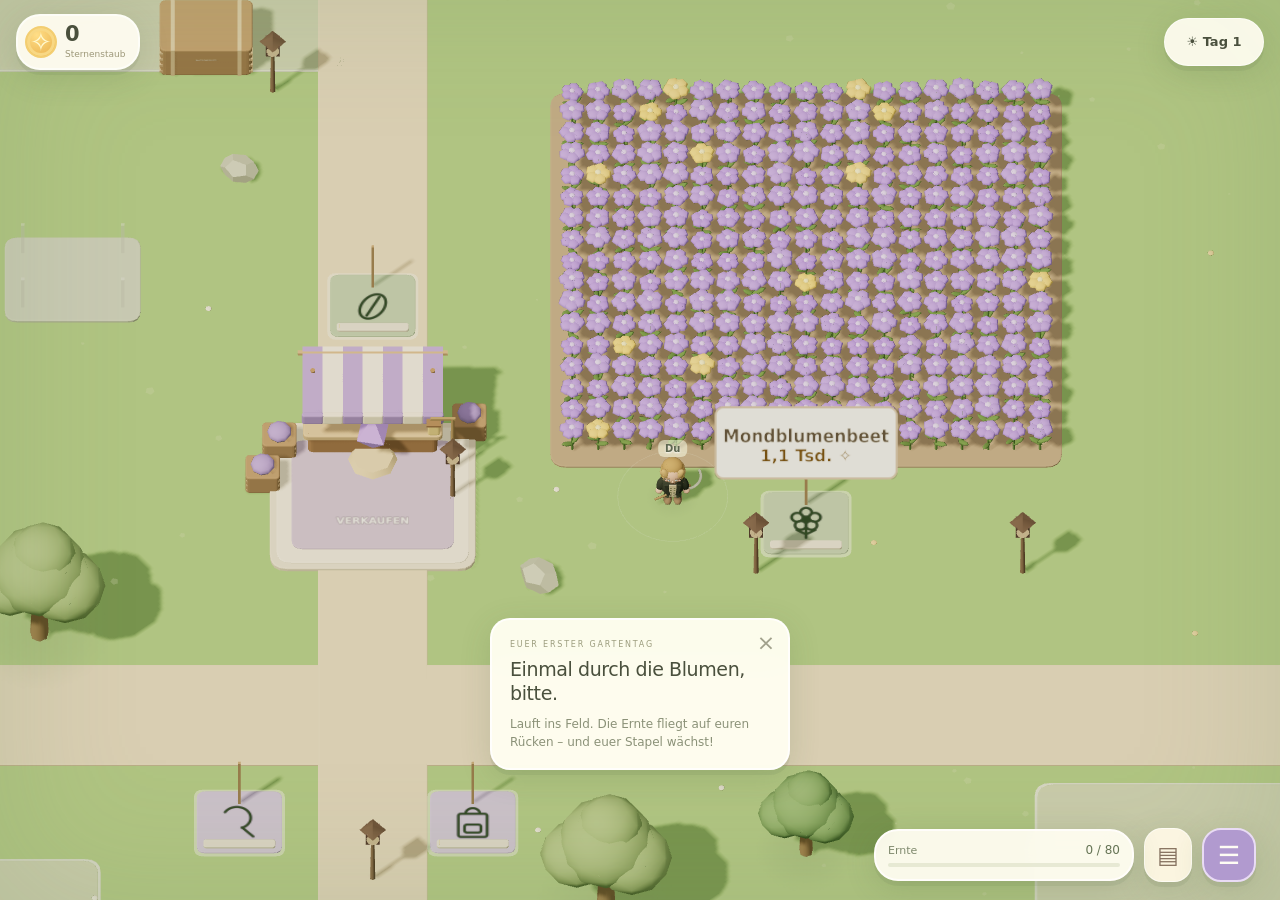
==== commit 521a3c8b: "Add timed feed kitchen and cozy snail habitat with nearby feeding" ====
--- a/mondgarten/index.html
+++ b/mondgarten/index.html
@@ -9,7 +9,7 @@
 <body>
   <main class="game" id="game">
     <canvas id="world" tabindex="0" aria-label="3D Garten. Mit WASD, Pfeiltasten oder einem Klick auf den Boden bewegen. Automatisch sammeln, an der Verkaufsstelle automatisch verkaufen."></canvas>
-    <div class="world-vignette"></div>
+    <button id="kitchenButton" class="kitchen-button" hidden>🍃 Futterküche</button><button id="foodPouch" class="food-pouch" hidden aria-label="Schneckenfutter">🍃 0</button><div class="world-vignette"></div>
     <div class="night-veil" id="nightVeil" aria-hidden="true"></div>
     <header class="hud-top">
       <div class="top-left"><a href="#" class="brand" aria-label="Mondgarten"><span>✳</span><div>mondgarten<small>EIN KLEINES STÜCK GLÜCK</small></div></a><div class="wallet"><div class="coin-icon">✧</div><div><strong id="coins">0</strong><small id="walletHint">Sternenstaub</small></div><div class="wallet-divider"></div><span class="star-icon">◇</span><strong class="star-count" id="stars">0</strong></div></div>
@@ -39,4 +39,4 @@
   <script type="module" src="game.js"></script>
 </body>
 </html>
-
+
--- a/mondgarten/style.css
+++ b/mondgarten/style.css
@@ -14,7 +14,11 @@
 @media(max-width:370px){.wallet{min-width:142px;gap:6px}.wallet strong{font-size:20px}.coin-icon{width:28px;height:28px;font-size:23px}.garden-badge small{display:none}.garden-badge{min-height:42px;top:4px;padding:9px}.garden-badge strong{font-size:9px}.garden-badge .chevron{display:none}.mission-widget{width:158px}.bag-panel{padding:10px;gap:8px}.bag-panel button{min-width:67px;padding:9px;font-size:8px}.bag-content strong{font-size:9px}}
 @media(prefers-reduced-motion:reduce){*{animation:none!important;transition:none!important}}
 .mission-widget,.event-pill{display:none!important}.round-widget{position:absolute;left:30px;top:112px;z-index:4;width:265px;border:1px solid #fffce5;background:#fffbedee;box-shadow:var(--shadow);border-radius:18px;padding:16px 18px;color:#655e49;cursor:pointer}.round-eyebrow{display:block;font-size:10px;color:#8f8064;letter-spacing:1px}.round-widget strong{display:block;font-size:15px;line-height:1.4;margin:8px 0}.round-widget p{font-size:10px;line-height:1.6;color:#90836c;margin-bottom:12px}.round-widget .progress{height:4px;background:#e7e5d2}.round-widget .progress span{background:#b19ac9}.round-widget.resting{background:#eeecf6f2;border-color:#d8cfe8}.round-actions{display:flex;gap:6px;flex-wrap:wrap;margin-top:10px}.round-actions button{padding:8px 10px;border:1px solid #ded2ae;border-radius:9px;background:#f0e4bf;color:#7c6941;font-size:10px}.round-actions #nextRound{background:#b6a1cf;color:#fffef3;border-color:#aa93c5}.preview-note{padding:16px;background:#eee8f2;border:1px solid #d9cce3;border-radius:14px;margin:18px 0;font-size:12px;line-height:1.8}.preview-note p{color:#877991}.future-build{font-size:10px;color:#9b9281;margin-top:15px}.reward-choice{display:flex;gap:8px;margin:14px 0}.reward-choice button{flex:1;padding:14px;border:1px solid #d9d0b8;background:#f5f0de;border-radius:12px;color:#7c7054}.reward-choice button.selected{background:#d7c8e5;border-color:#b39bc9;color:#675477}.reward-grid{display:grid;grid-template-columns:1fr 1fr;gap:10px;margin:18px 0}.reward-grid>div{background:#f0eedf;padding:15px;border-radius:12px;font-size:12px;color:#857653}.reward-grid strong{display:block;font-size:23px;margin-top:8px;color:#9c84b4}.round-widget [hidden]{display:none}.shop-note{color:#767d64}.upgrade-desc,.building-card p,.upgrade-detail{color:#747c61}.upgrade-head h3,.building-card h3{color:#626b50}.pay-status{border-color:#e5cc8c}.pay-status p{color:#80785f}@media(max-width:600px){.round-widget{left:15px;top:88px;width:206px;padding:12px 14px}.round-widget strong{font-size:12px;margin:6px 0}.round-widget p{font-size:8px;margin-bottom:8px}.round-eyebrow{font-size:8px}.round-actions button{font-size:8px;padding:7px}.round-actions{margin-top:8px}.pay-status{bottom:120px;max-width:calc(100% - 100px);left:15px;transform:none;width:315px}.pay-status p{font-size:8px}.toasts{top:285px}.building-list{grid-template-columns:1fr}.shop-grid{grid-template-columns:1fr 1fr}}@media(max-height:550px){.round-widget{top:82px;width:220px;padding:10px}.round-widget p{display:none}.round-widget strong{font-size:12px}.round-widget .progress{display:none}.round-actions{margin-top:4px}}
-.pay-status{position:absolute;z-index:5;bottom:140px;left:50%;transform:translateX(-50%);width:360px;max-width:calc(100% - 30px);display:flex;align-items:center;gap:12px;background:#fffdf0f2;border:2px solid #fff4d5;border-radius:17px;box-shadow:var(--shadow);padding:15px;pointer-events:none}.pay-status[hidden]{display:none}.pay-status>span{font-size:30px;color:#aa9371}.pay-status>div{flex:1}.pay-status strong{font-size:12px;font-weight:600}.pay-status p{font-size:9px;color:#989c81;margin:5px 0 8px;line-height:1.6}.pay-status>b{font-size:10px;color:#a08d60;white-space:nowrap}.bag-panel{width:425px}.bag-panel #warehouse{min-width:48px;padding:8px;background:#e6ecd7;border-color:#d4dfbc;color:#899b6f}.warehouse-stat{font-size:11px;color:#929d7d;line-height:1.9;margin:12px 0}.recipe{font-size:10px;line-height:1.8;color:#989e84;min-height:35px;margin-top:8px}.production-state{font-size:9px;line-height:1.8;color:#a18ab9;margin-top:8px}.building-list{display:grid;grid-template-columns:1fr 1fr;gap:10px}.building-card{padding:16px;border:1px solid #dfe5cb;border-radius:14px;background:#fffff4}.building-card h3{font-size:15px;font-weight:500}.building-card p{font-size:10px;color:#969d82;line-height:1.8;margin-top:8px}.village-tabs{overflow:auto}.village-tabs button{white-space:nowrap}.action-dock #travelButton{display:flex!important}.wallet .wallet-divider,.wallet .star-icon,.wallet .star-count{display:none}.wallet{min-width:155px}.top-left{gap:18px}.building-note{font-size:10px;color:#a18ab9;line-height:1.8;margin:12px 0}.stock-line{display:flex;justify-content:space-between;gap:12px;padding:9px 0;border-bottom:1px solid #e5e8d5;font-size:11px;color:#919a7a}.stock-line b{font-weight:550;color:#74885d}.action-dock button#travelButton{display:flex}.scroll-hint{line-height:1.8}@media(max-width:1150px){.bag-panel{width:390px}.duo-card{width:180px}}@media(max-width:880px){.bag-panel{width:370px}}@media(max-width:600px){.bag-panel{width:100%;gap:7px;padding:10px}.bag-panel button{min-width:65px;padding:9px 7px;font-size:8px}.bag-panel #warehouse{min-width:40px;font-size:8px;padding:7px}.bag-symbol{width:24px;font-size:23px}.bag-content strong{font-size:9px}.bag-content #bagCount{font-size:8px}.bag-content>small{font-size:6px}.action-dock{bottom:94px}.zoom-controls{bottom:324px}.pay-status{bottom:235px;padding:12px;width:310px}.pay-status>b{font-size:8px}.pay-status strong{font-size:11px}.pay-status p{font-size:8px}.wallet{min-width:145px}.garden-badge{max-width:150px}.building-card{padding:13px}.building-card h3{font-size:13px}.building-card p{font-size:9px}}
+.pay-status{position:absolute;z-index:5;bottom:140px;left:50%;transform:translateX(-50%);width:360px;max-width:calc(100% - 30px);display:flex;align-items:center;gap:12px;background:#fffdf0f2;border:2px solid #fff4d5;border-radius:17px;box-shadow:var(--shadow);padding:15px;pointer-events:none}.pay-status[hidden]{display:none}.pay-status>span{font-size:30px;color:#aa9371}.pay-status>div{flex:1}.pay-status strong{font-size:12px;font-weight:600}.pay-status p{font-size:9px;color:#989c81;margin:5px 0 8px;line-height:1.6}.pay-status>b{font-size:10px;color:#a08d60;white-space:nowrap}.bag-panel{width:425px}.bag-panel #warehouse{min-width:48px;padding:8px;background:#e6ecd7;border-color:#d4dfbc;color:#899b6f}.warehouse-stat{font-size:11px;color:#929d7d;line-height:1.9;margin:12px 0}.recipe{font-size:10px;line-height:1.8;color:#989e84;min-height:35px;margin-top:8px}.production-state{font-size:9px;line-height:1.8;color:#a18ab9;margin-top:8px}.building-list{display:grid;grid-template-columns:1fr 1fr;gap:10px}.building-card{padding:16px;border:1px solid #dfe5cb;border-radius:14px;background:#fffff4}.building-card h3{font-size:15px;font-weight:500}.building-card p{font-size:10px;color:#969d82;line-height:1.8;margin-top:8px}.village-tabs{overflow:auto}.village-tabs button{white-space:nowrap}.action-dock #travelButton{display:flex!important}.wallet .wallet-divider,.wallet .star-icon,.wallet .star-count{display:none}.wallet{min-width:155px}.top-left{gap:18px}.building-note{font-size:10px;color:#a18ab9;line-height:1.8;margin:12px 0}.stock-line{display:flex;justify-content:space-between;gap:12px;padding:9px 0;border-bottom:1px solid #e5e8d5;font-size:11px;color:#919a7a}.stock-line b{font-weight:550;color:#74885d}.action-dock button#travelButton{display:flex}.scroll-hint{line-height:1.8}@media(max-width:1150px){.bag-panel{width:390px}.duo-card{width:180px}}@media(max-width:880px){.bag-panel{width:370px}}@media(max-width:600px){.bag-panel{width:100%;gap:7px;padding:10px}.bag-panel button{min-width:65px;padding:9px 7px;font-size:8px}.bag-panel #warehouse{min-width:40px;font-size:8px;padding:7px}.bag-symbol{width:24px;font-size:23px}.bag-content strong{font-size:9px}.bag-content #bagCount{font-size:8px}.bag-content>small{font-size:6px}.action-dock{bottom:94px}.zoom-controls{bottom:324px}.pay-status{bottom:235px;padding:12px;width:310px}.pay-status>b{font-size:8px}.pay-status strong{font-size:11px}.pay-status p{font-size:8px}.wallet{min-width:145px}.garden-badge{max-width:150px}.building-card{padding:13px}.building-card h3{font-size:13px}.building-card p{font-size:9px}}
 .night-veil{position:absolute;inset:0;z-index:1;pointer-events:none;background:linear-gradient(160deg,#171d54a8,#42447563);opacity:0;transition:opacity 5s ease}.wallet #walletHint{font-size:7px;max-width:170px;line-height:1.4}
-.upgrade-explanation,.upgrade-card .upgrade-desc,.building-card p,.shop-note{font-size:15px!important;line-height:1.6!important;color:#505b42!important}.upgrade-explanation{margin:12px 0}.upgrade-card h3,.building-card h3{font-size:18px!important}.upgrade-detail,.recipe,.production-state{font-size:13px!important;line-height:1.5!important}.pay-status strong{font-size:15px!important}.pay-status p{font-size:13px!important;line-height:1.4!important}.pay-status{max-width:calc(100% - 30px)}.hosted-day-finish{position:fixed;inset:0;z-index:1000;display:flex;flex-direction:column;align-items:center;justify-content:center;gap:18px;padding:30px;text-align:center;background:linear-gradient(170deg,#d8c8e5ee,#555d80f5);color:#fffdf3;animation:day-finish-in 1.7s ease both}.hosted-day-finish>span{font-size:84px;animation:day-reward-float 1.9s ease both}.hosted-day-finish strong{font-size:24px;line-height:1.4;max-width:300px}.hosted-day-finish p{font-size:16px;line-height:1.5;max-width:300px}@keyframes day-finish-in{from{opacity:0}to{opacity:1}}@keyframes day-reward-float{0%{opacity:0;transform:translateY(30px) scale(.7)}45%{opacity:1;transform:translateY(0) scale(1)}100%{opacity:1;transform:translateY(-9px) scale(1.05)}}@media(prefers-reduced-motion:reduce){.hosted-day-finish,.hosted-day-finish>span{animation:none}}
+.upgrade-explanation,.upgrade-card .upgrade-desc,.building-card p,.shop-note{font-size:15px!important;line-height:1.6!important;color:#505b42!important}.upgrade-explanation{margin:12px 0}.upgrade-card h3,.building-card h3{font-size:18px!important}.upgrade-detail,.recipe,.production-state{font-size:13px!important;line-height:1.5!important}.pay-status strong{font-size:15px!important}.pay-status p{font-size:13px!important;line-height:1.4!important}.pay-status{max-width:calc(100% - 30px)}.hosted-day-finish{position:fixed;inset:0;z-index:1000;display:flex;flex-direction:column;align-items:center;justify-content:center;gap:18px;padding:30px;text-align:center;background:linear-gradient(170deg,#d8c8e5ee,#555d80f5);color:#fffdf3;animation:day-finish-in 1.7s ease both}.hosted-day-finish>span{font-size:84px;animation:day-reward-float 1.9s ease both}.hosted-day-finish strong{font-size:24px;line-height:1.4;max-width:300px}.hosted-day-finish p{font-size:16px;line-height:1.5;max-width:300px}@keyframes day-finish-in{from{opacity:0}to{opacity:1}}@keyframes day-reward-float{0%{opacity:0;transform:translateY(30px) scale(.7)}45%{opacity:1;transform:translateY(0) scale(1)}100%{opacity:1;transform:translateY(-9px) scale(1.05)}}@media(prefers-reduced-motion:reduce){.hosted-day-finish,.hosted-day-finish>span{animation:none}}
 .modal-lead,dialog #modalBody>p{font-size:15px!important;line-height:1.6!important;color:#505b42!important}.stock-line,.warehouse-stat{font-size:14px!important;color:#505b42!important}.upgrade-level{font-size:11px!important}
+
+.snail-care-card .field{display:block;margin-top:16px;font-size:14px;color:#505b42}.snail-care-card input,.snail-care-card select{display:block;width:100%;margin-top:7px;padding:13px;border:1px solid #c5cdb5;border-radius:10px;background:#fffdf5;color:#414d35;font:inherit;font-size:16px}.snail-care-card p{font-size:13px;line-height:1.6;color:#626d55}
+.kitchen-button{position:absolute;z-index:9;transform:translate(-50%,-50%);border:1px solid #cfbd96;border-radius:20px;padding:8px 12px;background:#fff6df;color:#655941;font:600 13px system-ui;box-shadow:0 3px 12px #40533222;touch-action:manipulation}.food-pouch{position:absolute;z-index:8;left:16px;bottom:85px;border:1px solid #c6d0ad;border-radius:18px;background:#fff9e8;color:#52663f;padding:8px 12px;font:600 14px system-ui}.kitchen-button[hidden],.food-pouch[hidden]{display:none}
+#kitchenProgress{height:10px;border:0;border-radius:8px;background:#e4dec5;overflow:hidden}#kitchenProgress::-webkit-progress-bar{background:#e4dec5;border-radius:8px}#kitchenProgress::-webkit-progress-value{background:#91ad76;border-radius:8px}#kitchenProgress::-moz-progress-bar{background:#91ad76;border-radius:8px}
--- a/mondgarten/portrait.css
+++ b/mondgarten/portrait.css
@@ -28,5 +28,3 @@
 #joystick{display:none;position:absolute;width:102px;height:102px;left:0;top:0;bottom:auto;transform:translate(-50%,-50%);pointer-events:none;z-index:6}
 #joystick.active{display:block}#joystick>div{width:44px;height:44px;left:27px;top:27px}
 #stockShortcut{height:54px;width:48px;flex:0 0 48px;display:grid;place-items:center;border:1px solid #fff9;border-radius:18px;background:#fff9e6ed;color:#85715f;box-shadow:var(--shadow);font-size:23px}
-
-.field select{display:block;width:100%;margin-top:8px;background:#fffff8;border:1px solid #d8dec5;padding:12px;border-radius:10px;color:#727c60;font:inherit;font-size:13px}
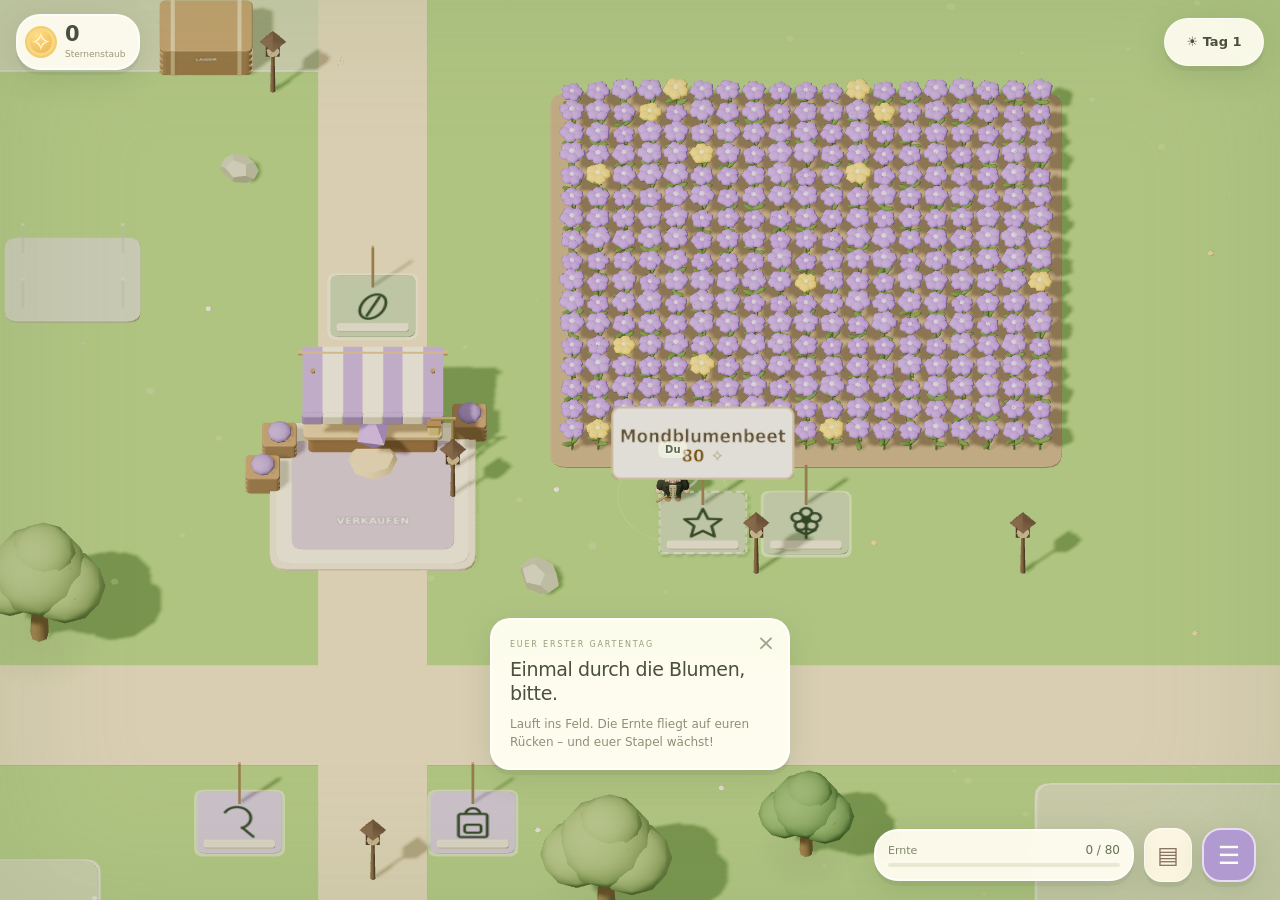
==== commit 17822290: "Publish garden expansions, harvest discoveries, tools and economy updates Publish the tested tree fr" ====
--- a/mondgarten/index.html
+++ b/mondgarten/index.html
@@ -9,7 +9,7 @@
 <body>
   <main class="game" id="game">
     <canvas id="world" tabindex="0" aria-label="3D Garten. Mit WASD, Pfeiltasten oder einem Klick auf den Boden bewegen. Automatisch sammeln, an der Verkaufsstelle automatisch verkaufen."></canvas>
-    <button id="kitchenButton" class="kitchen-button" hidden>🍃 Futterküche</button><button id="foodPouch" class="food-pouch" hidden aria-label="Schneckenfutter">🍃 0</button><div class="world-vignette"></div>
+    <button id="kitchenButton" class="kitchen-button" hidden>🍃 Futterküche</button><button id="foodPouch" class="food-pouch" hidden aria-label="Schneckenfutter">🍃 0</button><section id="outdoorHUD" class="outdoor-hud" hidden aria-label="Gartenwerkzeug"><button id="outdoorOpen">Werkzeuge</button><button id="outdoorAction" hidden>Benutzen</button><button id="outdoorWorkshop" hidden>Düngerwerkstatt</button><p id="outdoorSignal" role="status"></p></section><div class="world-vignette"></div>
     <div class="night-veil" id="nightVeil" aria-hidden="true"></div>
     <header class="hud-top">
       <div class="top-left"><a href="#" class="brand" aria-label="Mondgarten"><span>✳</span><div>mondgarten<small>EIN KLEINES STÜCK GLÜCK</small></div></a><div class="wallet"><div class="coin-icon">✧</div><div><strong id="coins">0</strong><small id="walletHint">Sternenstaub</small></div><div class="wallet-divider"></div><span class="star-icon">◇</span><strong class="star-count" id="stars">0</strong></div></div>
@@ -26,6 +26,7 @@
     <div class="game-error" id="gameError" hidden><span>☾</span><h1>Der Garten konnte nicht erwachen.</h1><p>Bitte öffnet das Spiel in einem Browser mit aktivierter 3D-Grafik und ladet die Seite neu.</p><button onclick="location.reload()">Noch einmal versuchen</button></div>
     <div class="zoom-controls"><button id="zoomOut" aria-label="Ansicht verkleinern">−</button><button id="zoomIn" aria-label="Ansicht vergrößern">+</button></div>
     <div class="joystick" id="joystick" aria-label="Touch Joystick"><div id="joystickKnob"></div></div>
+    <section id="harvestModes" class="harvest-modes" hidden aria-label="Sense oder Dünger wählen"><button id="modeScythe" aria-pressed="true">Sense</button><button id="modeFertilizer" aria-pressed="false">Düngen</button><button id="sprayFertilizer" hidden>Sprühen</button></section>
     <footer class="hud-bottom">
       <div class="duo-card"><button id="customize" aria-label="Eure Namen ändern"><span class="duo-icon">☾</span><span><strong id="duoLabel">Für euch zwei.</strong><small id="journeyText">Ein Garten. Große kleine Träume.</small></span><span class="edit-icon">✎</span></button><div class="keyboard-hint"><kbd>W</kbd><kbd>A</kbd><kbd>S</kbd><kbd>D</kbd><span>zum Laufen · Leertaste zur Bank</span></div></div>
       <div class="bag-panel" id="bagPanel"><div class="bag-symbol">♧</div><div class="bag-content"><div><strong id="bagTitle">Dein Erntestapel</strong><span id="bagCount">0 / 80</span></div><div class="progress"><span id="bagBar"></span></div><small id="bagHint">Ein bisschen Platz für ganz viel Glück.</small></div><button id="warehouse" aria-label="Ernte zum Lager bringen"><span>Lager</span></button><button id="sell" aria-label="Zur Verkaufsstelle laufen"><span>Verkaufen</span><b>↗</b></button></div>
--- a/mondgarten/style.css
+++ b/mondgarten/style.css
@@ -22,3 +22,13 @@
 .snail-care-card .field{display:block;margin-top:16px;font-size:14px;color:#505b42}.snail-care-card input,.snail-care-card select{display:block;width:100%;margin-top:7px;padding:13px;border:1px solid #c5cdb5;border-radius:10px;background:#fffdf5;color:#414d35;font:inherit;font-size:16px}.snail-care-card p{font-size:13px;line-height:1.6;color:#626d55}
 .kitchen-button{position:absolute;z-index:9;transform:translate(-50%,-50%);border:1px solid #cfbd96;border-radius:20px;padding:8px 12px;background:#fff6df;color:#655941;font:600 13px system-ui;box-shadow:0 3px 12px #40533222;touch-action:manipulation}.food-pouch{position:absolute;z-index:8;left:16px;bottom:85px;border:1px solid #c6d0ad;border-radius:18px;background:#fff9e8;color:#52663f;padding:8px 12px;font:600 14px system-ui}.kitchen-button[hidden],.food-pouch[hidden]{display:none}
 #kitchenProgress{height:10px;border:0;border-radius:8px;background:#e4dec5;overflow:hidden}#kitchenProgress::-webkit-progress-bar{background:#e4dec5;border-radius:8px}#kitchenProgress::-webkit-progress-value{background:#91ad76;border-radius:8px}#kitchenProgress::-moz-progress-bar{background:#91ad76;border-radius:8px}
+
+.feedback-question{padding:15px 0 22px;border-bottom:1px solid #dce1cc;margin-bottom:12px}.feedback-question label{display:block;font-size:16px;font-weight:600;line-height:1.5;color:#4e5d42}.feedback-question output{display:block;text-align:center;color:#827093;font-size:13px;margin:12px 0 4px}.feedback-question input[type=range]{display:block;width:100%;height:38px;accent-color:#a68aba;cursor:pointer;touch-action:pan-y}.feedback-scale{display:flex;justify-content:space-between;gap:8px;font-size:11px;line-height:1.35;color:#7c846d}.feedback-scale span{flex:1}.feedback-scale span:nth-child(2){text-align:center}.feedback-scale span:last-child{text-align:right}
+
+.feedback-skip-link{display:block;margin:0 0 6px auto;padding:8px 0;border:0;background:transparent;color:#827093;font:600 13px system-ui;text-decoration:underline;text-underline-offset:3px}.feedback-question input[type=range]{appearance:none;-webkit-appearance:none;background:transparent}.feedback-question input[type=range]::-webkit-slider-runnable-track{height:8px;border-radius:8px;background:#e4dec5}.feedback-question input[type=range]::-webkit-slider-thumb{appearance:none;-webkit-appearance:none;width:22px;height:22px;border:2px solid #fff9e9;border-radius:50%;background:#a68aba;margin-top:-7px;box-shadow:0 1px 4px #67547c30}.feedback-question input[type=range]::-moz-range-track{height:8px;border-radius:8px;background:#e4dec5}.feedback-question input[type=range]::-moz-range-thumb{width:18px;height:18px;border:2px solid #fff9e9;border-radius:50%;background:#a68aba}
+
+.feedback-page .modal-title{padding-right:38px}
+
+.outdoor-hud{position:absolute;left:14px;bottom:110px;z-index:4;max-width:min(260px,62vw);padding:8px;border-radius:14px;background:#fff9e9ed;box-shadow:var(--shadow)}.outdoor-hud[hidden]{display:none}.outdoor-hud button{min-height:44px;padding:8px 12px;border-radius:10px;background:#e3e9d1;color:#46533b;margin:2px}.outdoor-hud p{font-size:11px;line-height:1.4;margin:5px 3px}.fishing-track{position:relative;height:42px;margin:20px 8px;background:#e5dfca;border-radius:14px;overflow:hidden}.fishing-track span{position:absolute;width:36%;height:100%;background:#96bb7d}.fishing-track b{position:absolute;top:5px;width:8px;height:32px;background:#695181;border:2px solid #fff;border-radius:5px;transform:translateX(-50%)}#fishingProgress{width:100%;margin-bottom:16px}#fishingHold{touch-action:none;user-select:none;min-height:64px}
+
+.harvest-modes{position:absolute;z-index:5;left:50%;transform:translateX(-50%);bottom:calc(84px + env(safe-area-inset-bottom));display:flex;gap:6px;max-width:calc(100% - 24px);padding:6px;border-radius:15px;background:#fff9e9f5;box-shadow:var(--shadow)}.harvest-modes button{min-height:44px;padding:8px 14px;border-radius:10px;background:#e4e8d6;color:#4d5940;white-space:nowrap}.harvest-modes button[aria-pressed=true]{background:#b2c28f;box-shadow:inset 0 0 0 2px #7d925f}.has-fertilizer .outdoor-hud{bottom:calc(152px + env(safe-area-inset-bottom))}.has-fertilizer .pay-status{bottom:calc(154px + env(safe-area-inset-bottom))}#compostProgress{width:100%;margin-bottom:14px}
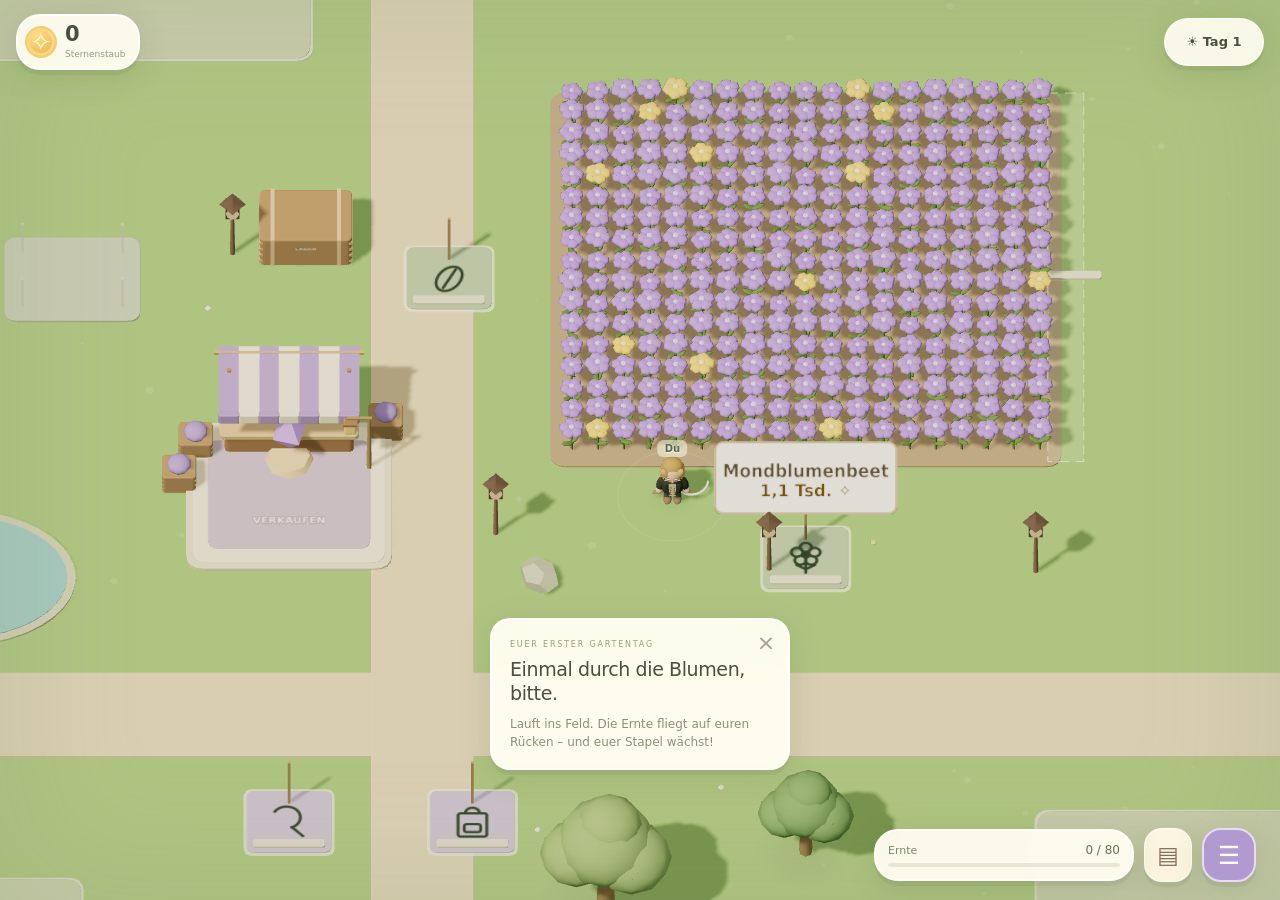
==== commit ffd5feb3: "Add warehouse shelf, fixed workshop supply snails and buildable accessory shop" ====
--- a/mondgarten/index.html
+++ b/mondgarten/index.html
@@ -32,6 +32,7 @@
       <div class="bag-panel" id="bagPanel"><div class="bag-symbol">♧</div><div class="bag-content"><div><strong id="bagTitle">Dein Erntestapel</strong><span id="bagCount">0 / 80</span></div><div class="progress"><span id="bagBar"></span></div><small id="bagHint">Ein bisschen Platz für ganz viel Glück.</small></div><button id="warehouse" aria-label="Ernte zum Lager bringen"><span>Lager</span></button><button id="sell" aria-label="Zur Verkaufsstelle laufen"><span>Verkaufen</span><b>↗</b></button></div>
       <nav class="action-dock" aria-label="Spielmenüs"><button id="gardensButton"><span>❀</span><small>Ausbauen</small></button><button id="shopButton" class="primary"><span>☽</span><small>Werkstatt</small><i id="shopDot" hidden></i></button><button id="travelButton"><span>▤</span><small>Vorräte</small></button></nav>
     <button id="stockShortcut" aria-label="Lager und Verwaltung öffnen" title="Lager und Verwaltung">▤</button><button class="menu-button" id="gardenMenu" aria-label="Gartenmenü öffnen"><span>☰</span></button></footer>
+    <section id="warehouseShelf" class="warehouse-shelf" role="dialog" aria-label="Lagerwaren auswählen und einpacken" hidden></section>
     <div id="floaters" aria-hidden="true"></div>
     <section id="payStatus" class="pay-status" hidden aria-live="polite"><span id="payIcon">↑</span><div><strong id="payTitle">Verbesserung</strong><p id="payHint">Stehen bleiben zum Bezahlen</p><div class="progress"><span id="payBar"></span></div></div><b id="payAmount">0 / 0 ✧</b></section>
     <div id="toasts" class="toasts" role="status" aria-live="polite"></div>
--- a/mondgarten/portrait.css
+++ b/mondgarten/portrait.css
@@ -28,3 +28,8 @@
 #joystick{display:none;position:absolute;width:102px;height:102px;left:0;top:0;bottom:auto;transform:translate(-50%,-50%);pointer-events:none;z-index:6}
 #joystick.active{display:block}#joystick>div{width:44px;height:44px;left:27px;top:27px}
 #stockShortcut{height:54px;width:48px;flex:0 0 48px;display:grid;place-items:center;border:1px solid #fff9;border-radius:18px;background:#fff9e6ed;color:#85715f;box-shadow:var(--shadow);font-size:23px}
+.workshop-quote{display:block;line-height:1.7}.workshop-quote b{color:#65517d}.collection-grid{display:grid;grid-template-columns:repeat(2,minmax(0,1fr));gap:12px;margin:16px 0}.collection-card{display:flex;flex-direction:column;gap:8px;align-items:center;text-align:center;padding:17px 10px;background:#eeeee3;border:1px solid #daddcd;border-radius:18px;color:#87917d}.collection-card.found{background:#f5f0df;color:#5b6651;border-color:#d5bdde}.collection-card>span{font-size:38px}.collection-card small{font-size:12px;line-height:1.4}.butterfly-emblem{filter:drop-shadow(0 3px 5px var(--wing));transform:rotate(-8deg)}.butterfly-discovery{position:fixed;bottom:calc(env(safe-area-inset-bottom) + 105px);left:50%;transform:translateX(-50%);z-index:25;display:flex;align-items:center;gap:14px;padding:14px 18px;width:min(340px,calc(100% - 32px));border:2px solid #d9c4e7;border-radius:22px;background:#fff8e9;box-shadow:0 8px 28px #3f4c3a33;text-align:left;animation:butterfly-arrive 1s ease-out}.butterfly-discovery strong,.butterfly-discovery small{display:block}.butterfly-discovery small{margin-top:4px;color:#7e718c}.catch-wings{font-size:46px;filter:drop-shadow(0 0 10px var(--wing));animation:catch-flutter .35s ease-in-out 6 alternate}@keyframes catch-flutter{from{transform:scaleX(.55) rotate(-12deg)}to{transform:scaleX(1) rotate(8deg)}}@keyframes butterfly-arrive{from{opacity:0;translate:0 25px;scale:.85}to{opacity:1;translate:0 0;scale:1}}@media(prefers-reduced-motion:reduce){.catch-wings,.butterfly-discovery{animation:none}}.reduced-motion .catch-wings,.reduced-motion .butterfly-discovery{animation:none}
+.butterfly-emblem{position:relative;display:inline-block;width:66px;height:51px;flex:0 0 66px}.butterfly-emblem i{position:absolute;left:4px;top:5px;width:28px;height:38px;border-radius:80% 45% 70% 35%;transform:rotate(-16deg);border:1px solid #fff9;background:radial-gradient(circle at 45% 28%,#fff9 0 9%,transparent 10%),radial-gradient(circle at 45% 70%,#65507877 0 9%,transparent 10%),var(--wing)}.butterfly-emblem i:nth-child(2){left:33px;transform:scaleX(-1) rotate(-16deg)}.butterfly-emblem b{position:absolute;left:31px;top:10px;width:4px;height:35px;border-radius:80%;background:#5f5b52}
+
+.workshop-needs{display:grid;gap:7px;margin:12px 0}.ingredient{display:block;padding:9px 11px;border-radius:10px;background:#eef0e4;border-left:4px solid #9cba81;line-height:1.5}.ingredient.missing{border-color:#c68f57;background:#fbefdc;color:#80552f}.ingredient.ready{color:#4a724c}
+.warehouse-shelf{position:absolute;z-index:16;width:min(360px,calc(100% - 24px));max-height:calc(100dvh - 170px);display:flex;flex-direction:column;gap:10px;padding:16px;border:1px solid #e1d3bb;border-radius:22px;background:#fff8eaf5;color:#635740;box-shadow:0 12px 40px #3d493733;pointer-events:auto;touch-action:pan-y}.warehouse-shelf[hidden]{display:none}.warehouse-shelf header{display:flex;align-items:center;justify-content:space-between;gap:10px}.warehouse-shelf header strong{display:block;font-size:20px}.warehouse-shelf header small{display:block;margin-top:3px;font-size:12px;color:#7f856c}.warehouse-shelf header button{width:44px;height:44px;border:0;border-radius:50%;background:#eee8d9;font-size:27px;color:#8a7762}.warehouse-grid{display:grid;grid-template-columns:repeat(3,minmax(0,1fr));gap:7px;overflow-y:auto;min-height:0;max-height:36dvh;overscroll-behavior:contain}.warehouse-grid button{position:relative;display:flex;flex-direction:column;align-items:center;gap:4px;min-height:94px;padding:7px 5px;border:1px solid #e7ddc8;border-radius:12px;background:#faf5e9;color:#665c4d;font-size:11px}.warehouse-grid button[aria-pressed=true]{background:#eadcf4;border-color:#ad8fc9}.warehouse-grid svg{width:42px;height:42px;flex-shrink:0}.warehouse-grid strong{font-size:11px;font-weight:600;line-height:1.2;overflow-wrap:anywhere}.warehouse-grid span{font-size:13px;font-weight:700}.warehouse-shelf form{padding:12px;border-radius:14px;background:#eee2f3;flex-shrink:0}.warehouse-shelf form[hidden]{display:none}.warehouse-selected{display:flex;align-items:center;gap:9px}.warehouse-selected svg{width:43px;height:43px}.warehouse-selected strong{display:block;font-size:14px}.warehouse-selected small{display:block;font-size:11px;margin-top:3px}.warehouse-selected output{margin-left:auto;font-size:22px;font-weight:700}.warehouse-shelf input[type=range]{width:100%;height:38px;margin:6px 0 0;accent-color:#a280c1;touch-action:pan-x}.warehouse-range-labels{display:flex;justify-content:space-between;font-size:11px;color:#877590}.warehouse-confirm{width:100%;min-height:44px;margin-top:10px;border:0;border-radius:12px;background:#a17cbb;color:white;font-size:14px;font-weight:700}.warehouse-confirm:disabled{opacity:.5}.warehouse-shelf form p,.warehouse-help{font-size:11px;line-height:1.45;color:#83738c;margin:8px 0 0}.warehouse-help{color:#8a816c;flex-shrink:0}.warehouse-shelf svg{display:block}@media(max-height:700px){.warehouse-shelf{padding:12px;gap:7px}.warehouse-grid{max-height:25dvh}.warehouse-grid button{min-height:80px}.warehouse-grid svg{width:34px;height:34px}.warehouse-shelf form{padding:10px}}
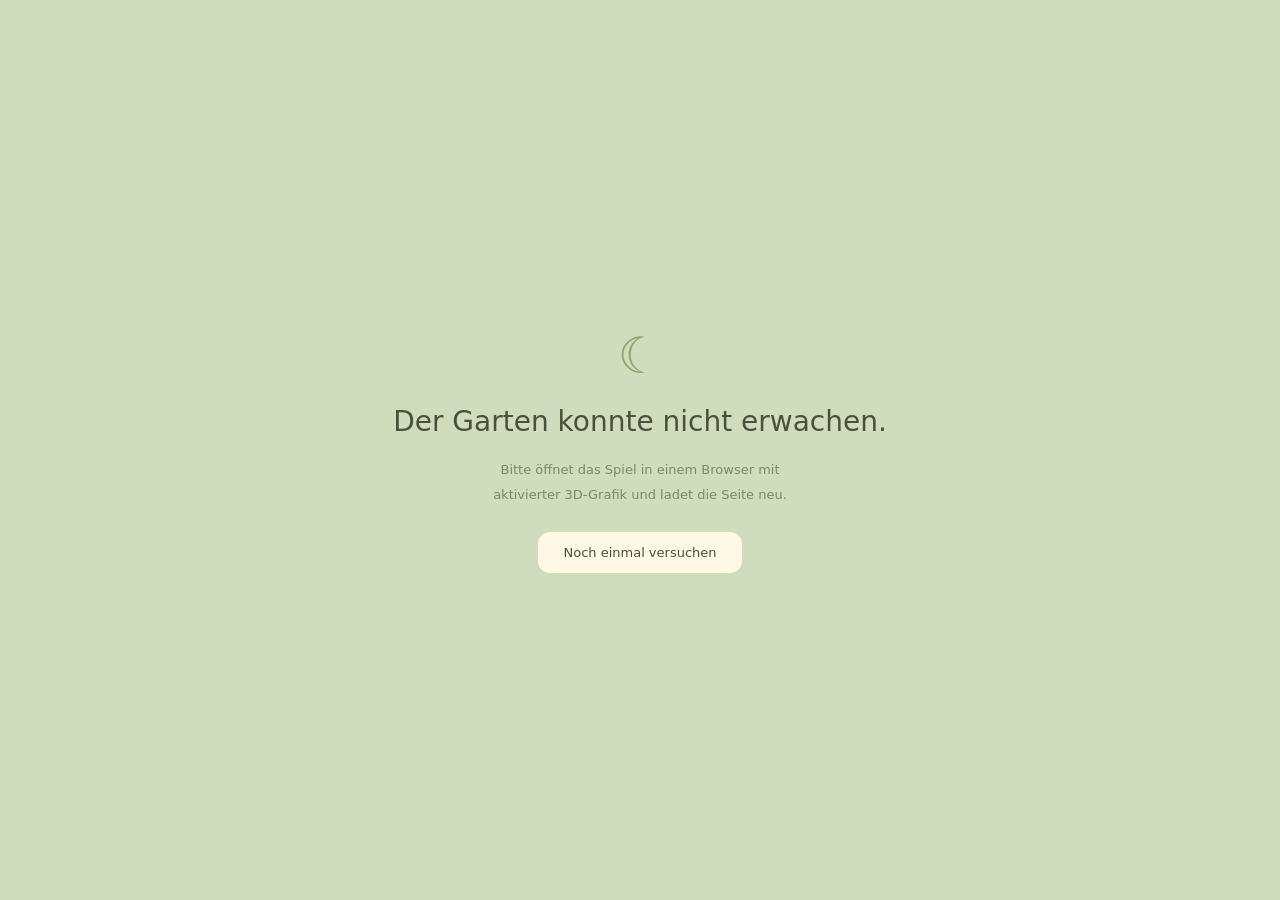
==== commit 5068b919: "Fix direct fishing start and accessory shop entrance" ====
--- a/mondgarten/index.html
+++ b/mondgarten/index.html
@@ -9,7 +9,7 @@
 <body>
   <main class="game" id="game">
     <canvas id="world" tabindex="0" aria-label="3D Garten. Mit WASD, Pfeiltasten oder einem Klick auf den Boden bewegen. Automatisch sammeln, an der Verkaufsstelle automatisch verkaufen."></canvas>
-    <button id="kitchenButton" class="kitchen-button" hidden>🍃 Futterküche</button><button id="foodPouch" class="food-pouch" hidden aria-label="Schneckenfutter">🍃 0</button><section id="outdoorHUD" class="outdoor-hud" hidden aria-label="Gartenwerkzeug"><button id="outdoorOpen">Werkzeuge</button><button id="outdoorAction" hidden>Benutzen</button><button id="outdoorWorkshop" hidden>Düngerwerkstatt</button><p id="outdoorSignal" role="status"></p></section><div class="world-vignette"></div>
+    <button id="kitchenButton" class="kitchen-button" hidden>🍃 Futterküche</button><button id="foodPouch" class="food-pouch" hidden aria-label="Schneckenfutter">🍃 0</button><section id="outdoorHUD" class="outdoor-hud" hidden aria-label="Gartenwerkzeug"><button id="outdoorOpen">Werkzeuge</button><button id="outdoorWorkshop" hidden>Düngerwerkstatt</button><p id="outdoorSignal" role="status"></p></section><button id="outdoorAction" class="lake-action" hidden aria-label="Angel auswerfen"><svg viewBox="0 0 48 48" aria-hidden="true"><path d="M9 40 23 7M23 7Q38 5 38 23v7q0 9-7 9-6 0-6-6v-4l5 5"/><path d="m9 40 4-10M20 15l5 2"/></svg><span>Angeln</span></button><div class="world-vignette"></div>
     <div class="night-veil" id="nightVeil" aria-hidden="true"></div>
     <header class="hud-top">
       <div class="top-left"><a href="#" class="brand" aria-label="Mondgarten"><span>✳</span><div>mondgarten<small>EIN KLEINES STÜCK GLÜCK</small></div></a><div class="wallet"><div class="coin-icon">✧</div><div><strong id="coins">0</strong><small id="walletHint">Sternenstaub</small></div><div class="wallet-divider"></div><span class="star-icon">◇</span><strong class="star-count" id="stars">0</strong></div></div>
--- a/mondgarten/portrait.css
+++ b/mondgarten/portrait.css
@@ -33,3 +33,5 @@
 
 .workshop-needs{display:grid;gap:7px;margin:12px 0}.ingredient{display:block;padding:9px 11px;border-radius:10px;background:#eef0e4;border-left:4px solid #9cba81;line-height:1.5}.ingredient.missing{border-color:#c68f57;background:#fbefdc;color:#80552f}.ingredient.ready{color:#4a724c}
 .warehouse-shelf{position:absolute;z-index:16;width:min(360px,calc(100% - 24px));max-height:calc(100dvh - 170px);display:flex;flex-direction:column;gap:10px;padding:16px;border:1px solid #e1d3bb;border-radius:22px;background:#fff8eaf5;color:#635740;box-shadow:0 12px 40px #3d493733;pointer-events:auto;touch-action:pan-y}.warehouse-shelf[hidden]{display:none}.warehouse-shelf header{display:flex;align-items:center;justify-content:space-between;gap:10px}.warehouse-shelf header strong{display:block;font-size:20px}.warehouse-shelf header small{display:block;margin-top:3px;font-size:12px;color:#7f856c}.warehouse-shelf header button{width:44px;height:44px;border:0;border-radius:50%;background:#eee8d9;font-size:27px;color:#8a7762}.warehouse-grid{display:grid;grid-template-columns:repeat(3,minmax(0,1fr));gap:7px;overflow-y:auto;min-height:0;max-height:36dvh;overscroll-behavior:contain}.warehouse-grid button{position:relative;display:flex;flex-direction:column;align-items:center;gap:4px;min-height:94px;padding:7px 5px;border:1px solid #e7ddc8;border-radius:12px;background:#faf5e9;color:#665c4d;font-size:11px}.warehouse-grid button[aria-pressed=true]{background:#eadcf4;border-color:#ad8fc9}.warehouse-grid svg{width:42px;height:42px;flex-shrink:0}.warehouse-grid strong{font-size:11px;font-weight:600;line-height:1.2;overflow-wrap:anywhere}.warehouse-grid span{font-size:13px;font-weight:700}.warehouse-shelf form{padding:12px;border-radius:14px;background:#eee2f3;flex-shrink:0}.warehouse-shelf form[hidden]{display:none}.warehouse-selected{display:flex;align-items:center;gap:9px}.warehouse-selected svg{width:43px;height:43px}.warehouse-selected strong{display:block;font-size:14px}.warehouse-selected small{display:block;font-size:11px;margin-top:3px}.warehouse-selected output{margin-left:auto;font-size:22px;font-weight:700}.warehouse-shelf input[type=range]{width:100%;height:38px;margin:6px 0 0;accent-color:#a280c1;touch-action:pan-x}.warehouse-range-labels{display:flex;justify-content:space-between;font-size:11px;color:#877590}.warehouse-confirm{width:100%;min-height:44px;margin-top:10px;border:0;border-radius:12px;background:#a17cbb;color:white;font-size:14px;font-weight:700}.warehouse-confirm:disabled{opacity:.5}.warehouse-shelf form p,.warehouse-help{font-size:11px;line-height:1.45;color:#83738c;margin:8px 0 0}.warehouse-help{color:#8a816c;flex-shrink:0}.warehouse-shelf svg{display:block}@media(max-height:700px){.warehouse-shelf{padding:12px;gap:7px}.warehouse-grid{max-height:25dvh}.warehouse-grid button{min-height:80px}.warehouse-grid svg{width:34px;height:34px}.warehouse-shelf form{padding:10px}}
+
+.lake-action{position:absolute;z-index:8;transform:translate(-50%,-100%);display:flex;align-items:center;gap:8px;min-width:104px;min-height:54px;padding:9px 15px;border:2px solid #fff8e9;border-radius:20px;background:#dceee8;color:#405f56;box-shadow:0 6px 20px #344c4433;font-size:15px;font-weight:700;touch-action:manipulation}.lake-action[hidden]{display:none}.lake-action svg{width:32px;height:32px;fill:none;stroke:currentColor;stroke-width:2.6;stroke-linecap:round;stroke-linejoin:round}.lake-action:active{background:#c2ded3}.lake-action:focus-visible{outline:3px solid #8563a6;outline-offset:3px}
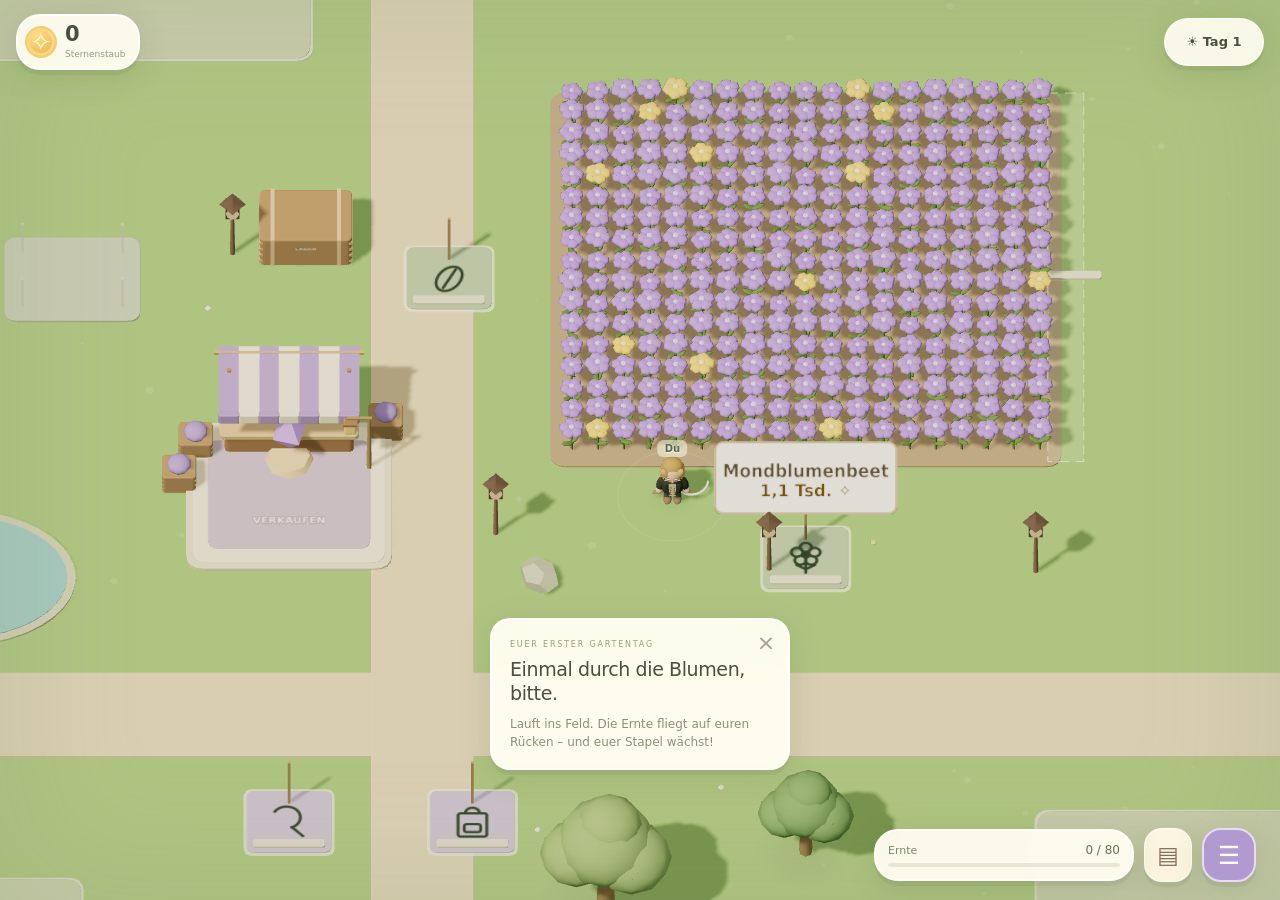
==== commit 7e977a6e: "Make fishing and workshop deliveries intuitive; add fish stacks and morning notices" ====
--- a/mondgarten/index.html
+++ b/mondgarten/index.html
@@ -33,11 +33,14 @@
       <nav class="action-dock" aria-label="Spielmenüs"><button id="gardensButton"><span>❀</span><small>Ausbauen</small></button><button id="shopButton" class="primary"><span>☽</span><small>Werkstatt</small><i id="shopDot" hidden></i></button><button id="travelButton"><span>▤</span><small>Vorräte</small></button></nav>
     <button id="stockShortcut" aria-label="Lager und Verwaltung öffnen" title="Lager und Verwaltung">▤</button><button class="menu-button" id="gardenMenu" aria-label="Gartenmenü öffnen"><span>☰</span></button></footer>
     <section id="warehouseShelf" class="warehouse-shelf" role="dialog" aria-label="Lagerwaren auswählen und einpacken" hidden></section>
+    <section id="workshopDelivery" class="workshop-delivery" aria-label="Werkstatt beliefern" hidden></section>
+    <section id="fishingHUD" class="fishing-hud" aria-label="Angeln am See" hidden></section>
     <div id="floaters" aria-hidden="true"></div>
     <section id="payStatus" class="pay-status" hidden aria-live="polite"><span id="payIcon">↑</span><div><strong id="payTitle">Verbesserung</strong><p id="payHint">Stehen bleiben zum Bezahlen</p><div class="progress"><span id="payBar"></span></div></div><b id="payAmount">0 / 0 ✧</b></section>
     <div id="toasts" class="toasts" role="status" aria-live="polite"></div>
   </main>
   <dialog id="modal"><button id="closeModal" class="modal-close" aria-label="Schließen">×</button><div id="modalBody"></div></dialog>
+  <script defer src="../app-update.js"></script>
   <script type="module" src="game.js"></script>
 </body>
 </html>
--- a/mondgarten/portrait.css
+++ b/mondgarten/portrait.css
@@ -35,3 +35,9 @@
 .warehouse-shelf{position:absolute;z-index:16;width:min(360px,calc(100% - 24px));max-height:calc(100dvh - 170px);display:flex;flex-direction:column;gap:10px;padding:16px;border:1px solid #e1d3bb;border-radius:22px;background:#fff8eaf5;color:#635740;box-shadow:0 12px 40px #3d493733;pointer-events:auto;touch-action:pan-y}.warehouse-shelf[hidden]{display:none}.warehouse-shelf header{display:flex;align-items:center;justify-content:space-between;gap:10px}.warehouse-shelf header strong{display:block;font-size:20px}.warehouse-shelf header small{display:block;margin-top:3px;font-size:12px;color:#7f856c}.warehouse-shelf header button{width:44px;height:44px;border:0;border-radius:50%;background:#eee8d9;font-size:27px;color:#8a7762}.warehouse-grid{display:grid;grid-template-columns:repeat(3,minmax(0,1fr));gap:7px;overflow-y:auto;min-height:0;max-height:36dvh;overscroll-behavior:contain}.warehouse-grid button{position:relative;display:flex;flex-direction:column;align-items:center;gap:4px;min-height:94px;padding:7px 5px;border:1px solid #e7ddc8;border-radius:12px;background:#faf5e9;color:#665c4d;font-size:11px}.warehouse-grid button[aria-pressed=true]{background:#eadcf4;border-color:#ad8fc9}.warehouse-grid svg{width:42px;height:42px;flex-shrink:0}.warehouse-grid strong{font-size:11px;font-weight:600;line-height:1.2;overflow-wrap:anywhere}.warehouse-grid span{font-size:13px;font-weight:700}.warehouse-shelf form{padding:12px;border-radius:14px;background:#eee2f3;flex-shrink:0}.warehouse-shelf form[hidden]{display:none}.warehouse-selected{display:flex;align-items:center;gap:9px}.warehouse-selected svg{width:43px;height:43px}.warehouse-selected strong{display:block;font-size:14px}.warehouse-selected small{display:block;font-size:11px;margin-top:3px}.warehouse-selected output{margin-left:auto;font-size:22px;font-weight:700}.warehouse-shelf input[type=range]{width:100%;height:38px;margin:6px 0 0;accent-color:#a280c1;touch-action:pan-x}.warehouse-range-labels{display:flex;justify-content:space-between;font-size:11px;color:#877590}.warehouse-confirm{width:100%;min-height:44px;margin-top:10px;border:0;border-radius:12px;background:#a17cbb;color:white;font-size:14px;font-weight:700}.warehouse-confirm:disabled{opacity:.5}.warehouse-shelf form p,.warehouse-help{font-size:11px;line-height:1.45;color:#83738c;margin:8px 0 0}.warehouse-help{color:#8a816c;flex-shrink:0}.warehouse-shelf svg{display:block}@media(max-height:700px){.warehouse-shelf{padding:12px;gap:7px}.warehouse-grid{max-height:25dvh}.warehouse-grid button{min-height:80px}.warehouse-grid svg{width:34px;height:34px}.warehouse-shelf form{padding:10px}}
 
 .lake-action{position:absolute;z-index:8;transform:translate(-50%,-100%);display:flex;align-items:center;gap:8px;min-width:104px;min-height:54px;padding:9px 15px;border:2px solid #fff8e9;border-radius:20px;background:#dceee8;color:#405f56;box-shadow:0 6px 20px #344c4433;font-size:15px;font-weight:700;touch-action:manipulation}.lake-action[hidden]{display:none}.lake-action svg{width:32px;height:32px;fill:none;stroke:currentColor;stroke-width:2.6;stroke-linecap:round;stroke-linejoin:round}.lake-action:active{background:#c2ded3}.lake-action:focus-visible{outline:3px solid #8563a6;outline-offset:3px}
+/* Context actions must never fall back into the bottom toolbar. */
+#outdoorAction{bottom:auto;right:auto;position:absolute}#outdoorAction[hidden],#fishingHUD[hidden],#workshopDelivery[hidden]{display:none!important}
+.fishing-hud,.workshop-delivery{position:absolute;z-index:12;left:50%;transform:translateX(-50%);bottom:calc(110px + env(safe-area-inset-bottom));width:min(360px,calc(100% - 28px));padding:14px;border:1px solid #e1dac7;border-radius:22px;background:#fff8eaf5;color:#586548;box-shadow:0 10px 32px #33452c30;pointer-events:auto}
+.fishing-hud{width:min(320px,calc(100% - 28px))}.fishing-hud header{display:flex;align-items:center;gap:8px;justify-content:space-between;font-size:14px}.fishing-hud header button{width:44px;height:44px;border-radius:50%;background:#e9e4d3;font-size:26px}.fishing-hud .fishing-track{height:30px;margin:8px 0}.fishing-hud .fishing-track b{height:24px;top:3px}.fishing-hud progress{width:100%;height:8px;accent-color:#8cae73}.fishing-hud .fishing-hold{width:100%;min-height:54px;margin-top:10px;border-radius:15px;background:#9db990;color:#fff;font-size:17px;font-weight:700;touch-action:none;user-select:none}.fishing-hud small{display:block;font-size:11px;margin-top:8px;text-align:center}.fishing-hold:active{background:#799d6d}
+.workshop-delivery{max-height:45dvh;overflow-y:auto;touch-action:pan-y}.workshop-delivery header strong{display:block;font-size:17px}.workshop-delivery header small{display:block;font-size:11px;margin:4px 0 10px}.workshop-drop{padding:8px;border:2px dashed #bdcaaa;border-radius:16px;background:#eef0df}.workshop-drop>span{display:block;text-align:center;font-size:12px;font-weight:700;margin-bottom:5px}.workshop-drop>div{display:flex;gap:6px}.delivery-need{flex:1;min-width:0;text-align:center}.delivery-need svg{display:block;width:38px;height:38px;margin:auto}.delivery-need b{display:block;font-size:11px;overflow-wrap:anywhere}.delivery-need small{display:block;font-size:10px;margin-top:3px;line-height:1.3}.delivery-need.missing small{color:#93614d}.delivery-need.ready small{color:#56804c}.workshop-carried{display:flex;gap:7px;flex-wrap:wrap;margin-top:10px}.workshop-carried button{display:flex;align-items:center;gap:4px;min-height:48px;flex:1;padding:6px;border:1px solid #dfd4be;border-radius:13px;background:#f3e8d7;color:#665e4e;touch-action:none;user-select:none}.workshop-carried svg{width:32px;height:32px;flex-shrink:0}.workshop-carried span{font-size:11px;font-weight:600}.workshop-carried p,.delivery-alternatives{font-size:10px;line-height:1.35;margin:4px 0}.is-dragging .workshop-drop{border-color:#b797cd;background:#eee1f5}.over-drop .workshop-drop{border-style:solid;background:#dfeccf}.ingredient-ghost{position:absolute;z-index:100;transform:translate(-50%,-130%);padding:10px;border-radius:12px;background:#806797;color:#fff;font-size:13px;pointer-events:none;white-space:nowrap}.ingredient-ghost[hidden]{display:none}.workshop-carried button:focus-visible{outline:3px solid #9e7abb}
+@media(max-height:650px){.workshop-delivery,.fishing-hud{bottom:86px;padding:10px}.delivery-need svg{height:28px;width:28px}}
